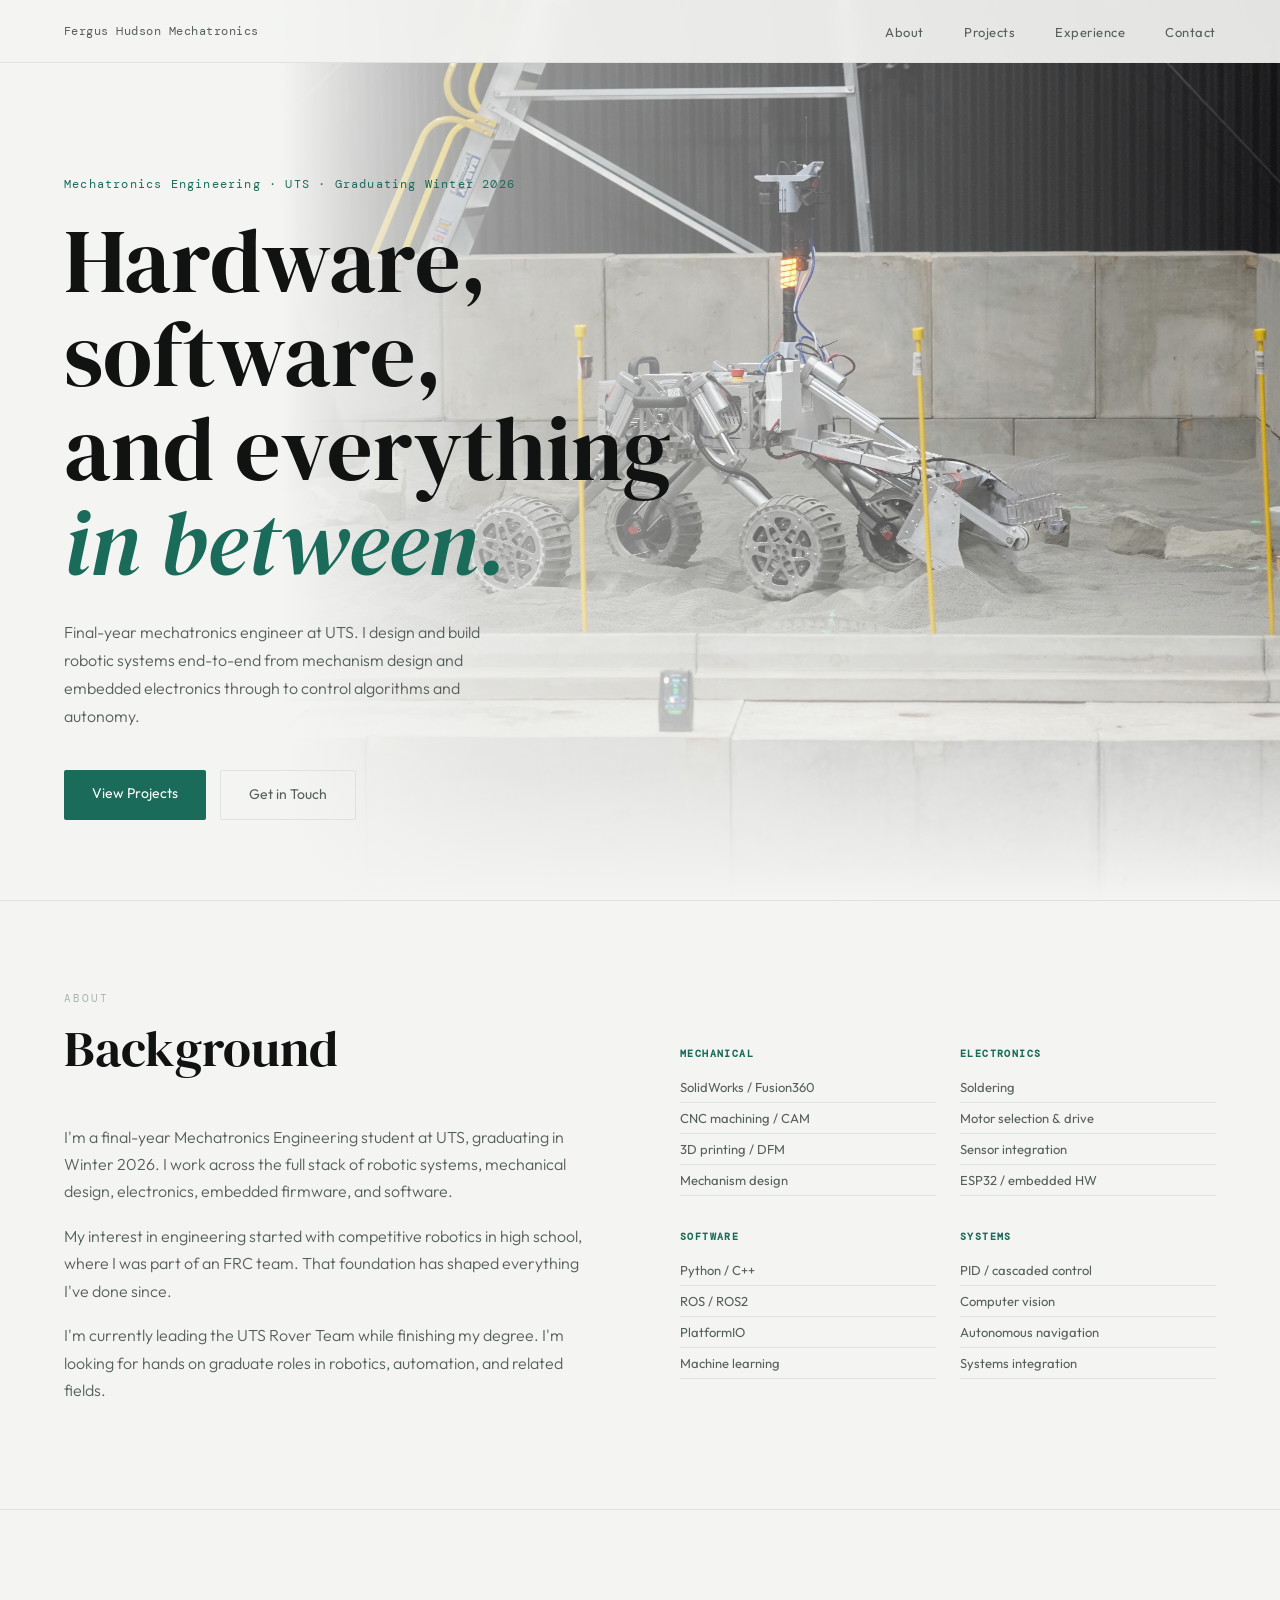
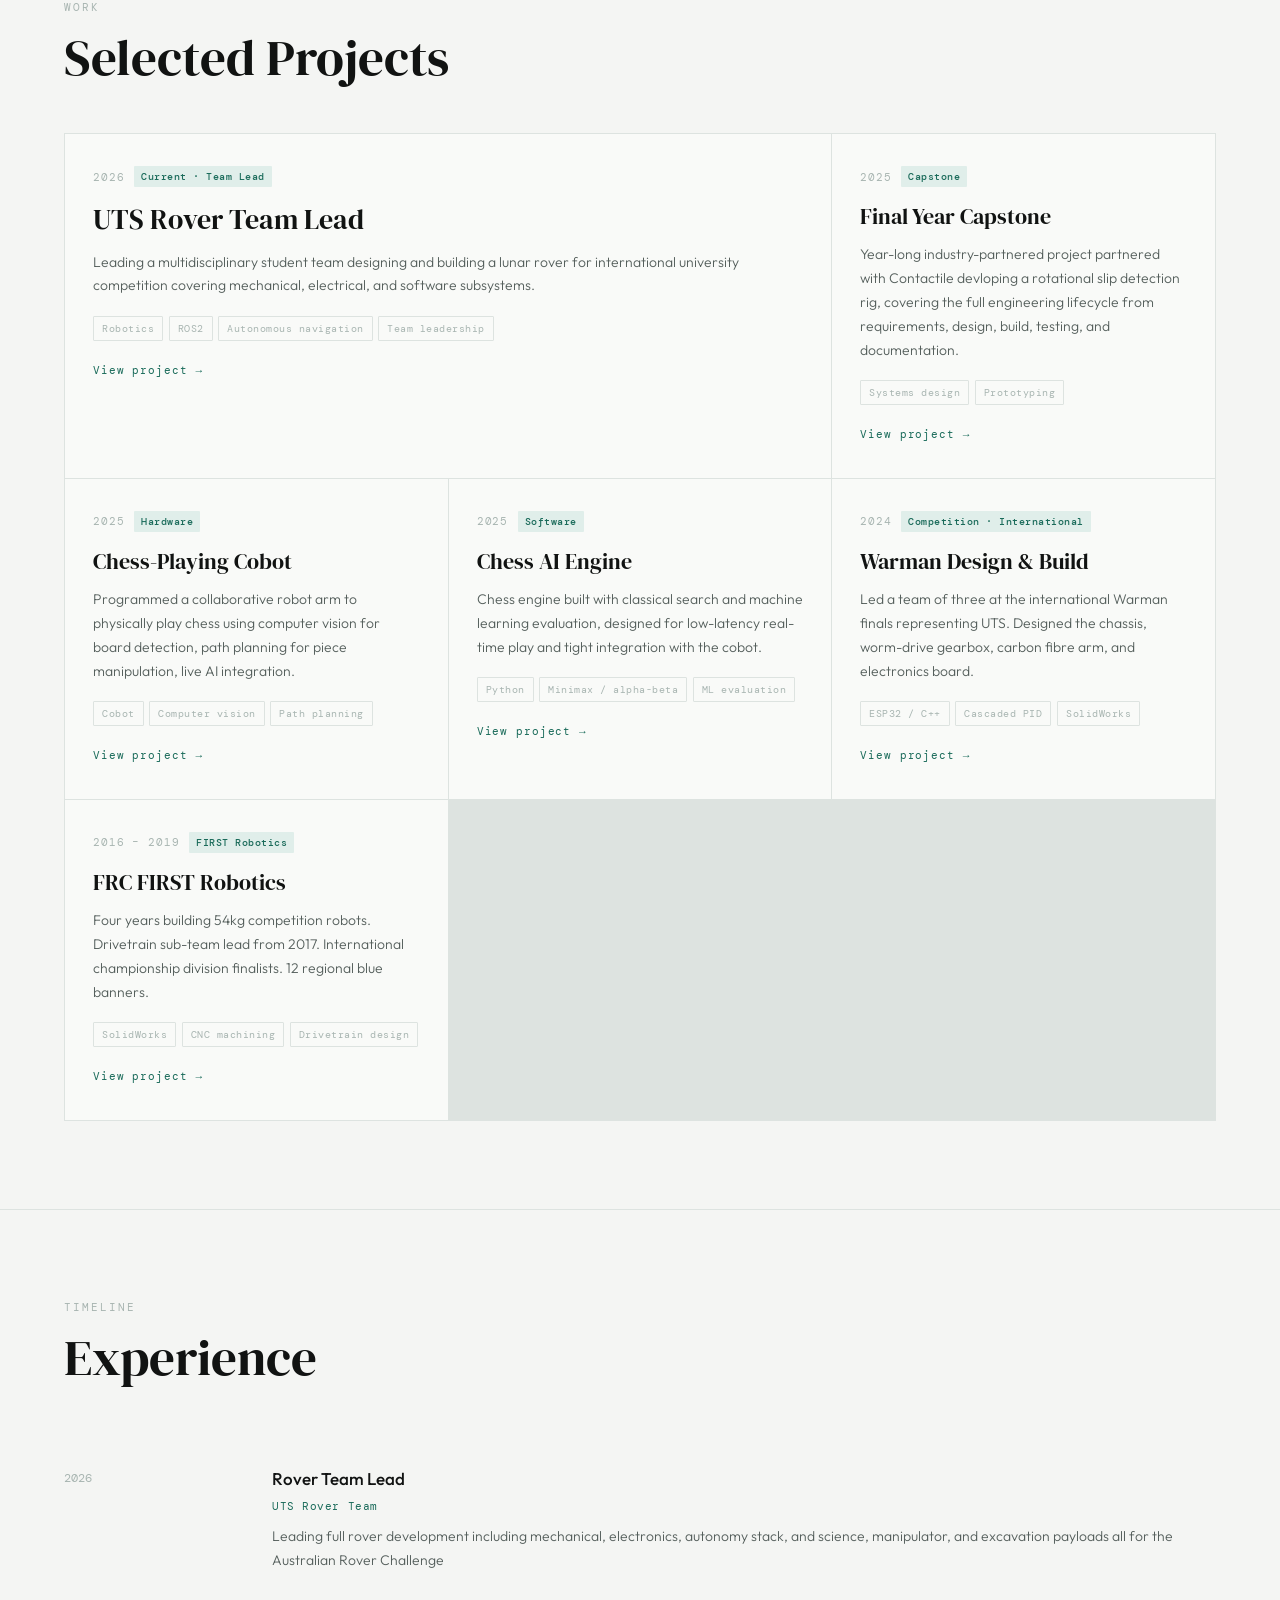
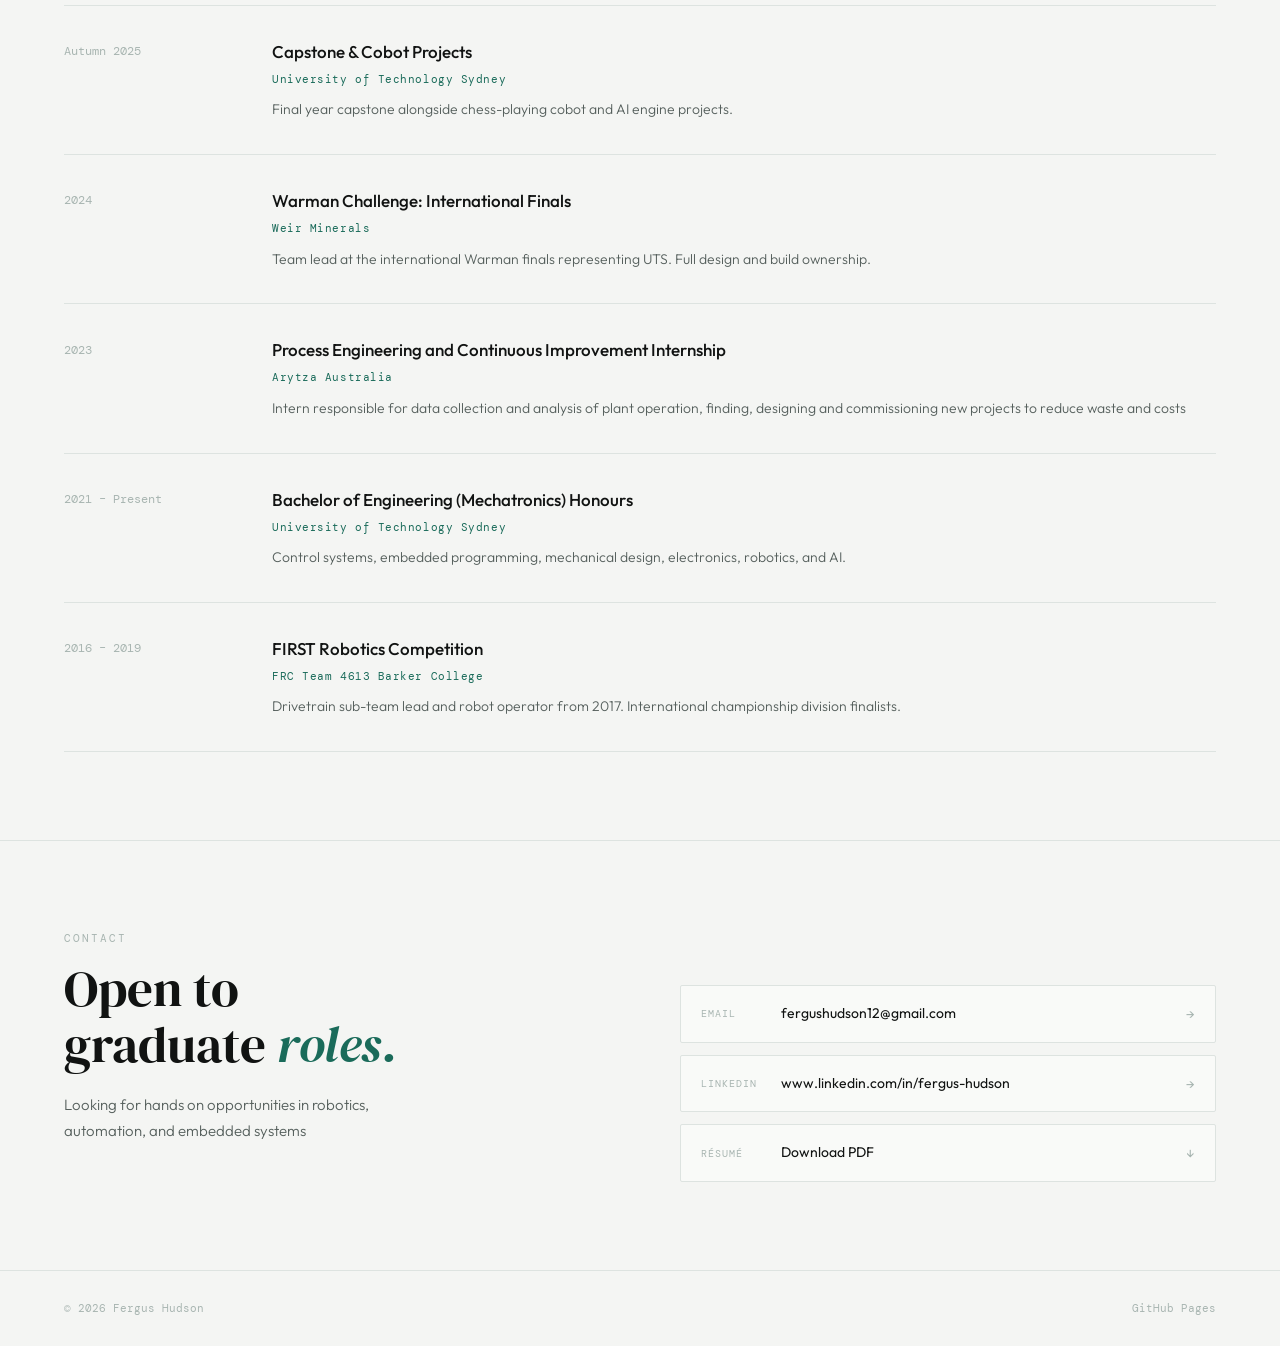
==== index.html @ ef6380a0 "Add hero background photo to index and improve image visibility on rover page - Add herophoto3.JPG a" ====
<!DOCTYPE html>
<html lang="en">
<head>
<meta charset="UTF-8">
<meta name="viewport" content="width=device-width, initial-scale=1.0">
<title>Fergus Hudson: Mechatronics Engineer</title>
<link rel="preconnect" href="https://fonts.googleapis.com">
<link rel="preconnect" href="https://fonts.gstatic.com" crossorigin>
<link href="https://fonts.googleapis.com/css2?family=DM+Serif+Display:ital@0;1&family=DM+Mono:wght@400;500&family=Outfit:wght@300;400;500&display=swap" rel="stylesheet">
<link rel="stylesheet" href="style.css">
<link rel="icon" href="favicon.ico" type="image/x-icon">
<style>
  /* Hero background photo */
  .hero {
    position: relative;
    overflow: hidden;
  }
  .hero-bg {
    position: absolute;
    inset: 0;
    background-image: url('herophoto3.JPG');
    background-size: cover;
    background-position: right center;
    z-index: 0;
  }
  /* Fade: solid page colour on the left (text area), less fade on the right so the photo shows through more */
  .hero-bg::after {
    content: '';
    position: absolute;
    inset: 0;
    background: linear-gradient(
      to right,
      #f4f5f3 22%,
      rgba(244, 245, 243, 0.60) 38%,
      rgba(244, 245, 243, 0.05) 100%
    );
  }
  /* Fade the bottom edge into the page */
  .hero-bg::before {
    content: '';
    position: absolute;
    inset: 0;
    background: linear-gradient(
      to bottom,
      transparent 60%,
      #f4f5f3 100%
    );
    z-index: 1;
  }
  /* All hero content sits above the background */
  .hero > *:not(.hero-bg) {
    position: relative;
    z-index: 2;
  }
  @media (max-width: 640px) {
    .hero-bg::after {
      background: linear-gradient(
        to bottom,
        rgba(244, 245, 243, 0.3) 0%,
        #f4f5f3 70%
      );
    }
  }
</style>
</head>
<body>

<nav>
  <a href="index.html" class="nav-logo">Fergus Hudson Mechatronics</a>
  <ul class="nav-links">
    <li><a href="#about">About</a></li>
    <li><a href="#projects">Projects</a></li>
    <li><a href="#experience">Experience</a></li>
    <li><a href="#contact">Contact</a></li>
  </ul>
</nav>

<section class="hero" id="home">
  <div class="hero-bg"></div>
  <div class="hero-tag">Mechatronics Engineering · UTS · Graduating Winter 2026</div>
  <h1>Hardware, software,<br>and everything<br><em>in between.</em></h1>
  <p class="hero-sub">Final-year mechatronics engineer at UTS. I design and build robotic systems end-to-end from mechanism design and embedded electronics through to control algorithms and autonomy.</p>
  <div class="hero-actions">
    <a href="#projects" class="btn-primary">View Projects</a>
    <a href="#contact" class="btn-secondary">Get in Touch</a>
  </div>
</section>

<section id="about">
  <div class="about-left">
    <div class="section-label">About</div>
    <h2 class="section-title">Background</h2>
    <div class="about-text">
      <p>I'm a final-year Mechatronics Engineering student at UTS, graduating in Winter 2026. I work across the full stack of robotic systems, mechanical design, electronics, embedded firmware, and software.</p>
      <p>My interest in engineering started with competitive robotics in high school, where I was part of an FRC team. That foundation has shaped everything I've done since.</p>
      <p>I'm currently leading the UTS Rover Team while finishing my degree. I'm looking for hands on graduate roles in robotics, automation, and related fields.</p>
    </div>
  </div>
  <div class="about-right reveal">
    <div class="skills-grid">
      <div class="skill-category">
        <h4>Mechanical</h4>
        <ul>
          <li>SolidWorks / Fusion360</li>
          <li>CNC machining / CAM</li>
          <li>3D printing / DFM</li>
          <li>Mechanism design</li>
        </ul>
      </div>
      <div class="skill-category">
        <h4>Electronics</h4>
        <ul>
          <li>Soldering</li>
          <li>Motor selection &amp; drive</li>
          <li>Sensor integration</li>
          <li>ESP32 / embedded HW</li>
        </ul>
      </div>
      <div class="skill-category">
        <h4>Software</h4>
        <ul>
          <li>Python / C++</li>
          <li>ROS / ROS2</li>
          <li>PlatformIO</li>
          <li>Machine learning</li>
        </ul>
      </div>
      <div class="skill-category">
        <h4>Systems</h4>
        <ul>
          <li>PID / cascaded control</li>
          <li>Computer vision</li>
          <li>Autonomous navigation</li>
          <li>Systems integration</li>
        </ul>
      </div>
    </div>
  </div>
</section>

<section id="projects">
  <div class="section-label">Work</div>
  <h2 class="section-title">Selected Projects</h2>
  <div class="projects-grid">

    <a href="project-rover.html" class="project-card featured reveal">
      <div class="project-year"><span>2026</span><span class="tag">Current · Team Lead</span></div>
      <h3>UTS Rover Team Lead</h3>
      <p>Leading a multidisciplinary student team designing and building a lunar rover for international university competition covering mechanical, electrical, and software subsystems.</p>
      <div class="project-tags">
        <span class="project-tag">Robotics</span><span class="project-tag">ROS2</span>
        <span class="project-tag">Autonomous navigation</span><span class="project-tag">Team leadership</span>
      </div>
      <span class="card-cta">View project →</span>
    </a>

    <a href="project-capstone.html" class="project-card reveal">
      <div class="project-year"><span>2025</span><span class="tag">Capstone</span></div>
      <h3>Final Year Capstone</h3>
      <p>Year-long industry-partnered project partnered with Contactile devloping a rotational slip detection rig, covering the full engineering lifecycle from requirements, design, build, testing, and documentation.</p>
      <div class="project-tags">
        <span class="project-tag">Systems design</span><span class="project-tag">Prototyping</span>
      </div>
      <span class="card-cta">View project →</span>
    </a>

    <a href="project-cobot.html" class="project-card reveal">
      <div class="project-year"><span>2025</span><span class="tag">Hardware</span></div>
      <h3>Chess-Playing Cobot</h3>
      <p>Programmed a collaborative robot arm to physically play chess using computer vision for board detection, path planning for piece manipulation, live AI integration.</p>
      <div class="project-tags">
        <span class="project-tag">Cobot</span><span class="project-tag">Computer vision</span>
        <span class="project-tag">Path planning</span>
      </div>
      <span class="card-cta">View project →</span>
    </a>

    <a href="project-chess-ai.html" class="project-card reveal">
      <div class="project-year"><span>2025</span><span class="tag">Software</span></div>
      <h3>Chess AI Engine</h3>
      <p>Chess engine built with classical search and machine learning evaluation, designed for low-latency real-time play and tight integration with the cobot.</p>
      <div class="project-tags">
        <span class="project-tag">Python</span><span class="project-tag">Minimax / alpha-beta</span>
        <span class="project-tag">ML evaluation</span>
      </div>
      <span class="card-cta">View project →</span>
    </a>

    <a href="project-warman.html" class="project-card reveal">
      <div class="project-year"><span>2024</span><span class="tag">Competition · International</span></div>
      <h3>Warman Design &amp; Build</h3>
      <p>Led a team of three at the international Warman finals representing UTS. Designed the chassis, worm-drive gearbox, carbon fibre arm, and electronics board.</p>
      <div class="project-tags">
        <span class="project-tag">ESP32 / C++</span><span class="project-tag">Cascaded PID</span>
        <span class="project-tag">SolidWorks</span>
      </div>
      <span class="card-cta">View project →</span>
    </a>

    <a href="project-frc.html" class="project-card reveal">
      <div class="project-year"><span>2016 – 2019</span><span class="tag">FIRST Robotics</span></div>
      <h3>FRC FIRST Robotics</h3>
      <p>Four years building 54kg competition robots. Drivetrain sub-team lead from 2017. International championship division finalists. 12 regional blue banners.</p>
      <div class="project-tags">
        <span class="project-tag">SolidWorks</span><span class="project-tag">CNC machining</span>
        <span class="project-tag">Drivetrain design</span>
      </div>
      <span class="card-cta">View project →</span>
    </a>

  </div>
</section>

<section id="experience">
  <div class="section-label">Timeline</div>
  <h2 class="section-title">Experience</h2>
  <div class="timeline">
    <div class="timeline-item reveal">
      <div class="timeline-date">2026</div>
      <div class="timeline-content">
        <h3>Rover Team Lead</h3>
        <div class="org">UTS Rover Team</div>
        <p>Leading full rover development including mechanical, electronics, autonomy stack, and science, manipulator, and excavation payloads all for the Australian Rover Challenge</p>
      </div>
    </div>
    <div class="timeline-item reveal">
      <div class="timeline-date">Autumn 2025</div>
      <div class="timeline-content">
        <h3>Capstone &amp; Cobot Projects</h3>
        <div class="org">University of Technology Sydney</div>
        <p>Final year capstone alongside chess-playing cobot and AI engine projects.</p>
      </div>
    </div>
    <div class="timeline-item reveal">
      <div class="timeline-date">2024</div>
      <div class="timeline-content">
        <h3>Warman Challenge: International Finals</h3>
        <div class="org">Weir Minerals</div>
        <p>Team lead at the international Warman finals representing UTS. Full design and build ownership.</p>
      </div>
    </div>
    <div class="timeline-item reveal">
      <div class="timeline-date">2023</div>
      <div class="timeline-content">
        <h3>Process Engineering and Continuous Improvement Internship</h3>
        <div class="org">Arytza Australia</div>
        <p>Intern responsible for data collection and analysis of plant operation, finding, designing and commissioning new projects to reduce waste and costs</p>
      </div>
    </div>
    <div class="timeline-item reveal">
      <div class="timeline-date">2021 – Present</div>
      <div class="timeline-content">
        <h3>Bachelor of Engineering (Mechatronics) Honours</h3>
        <div class="org">University of Technology Sydney</div>
        <p>Control systems, embedded programming, mechanical design, electronics, robotics, and AI.</p>
      </div>
    </div>
    <div class="timeline-item reveal">
      <div class="timeline-date">2016 – 2019</div>
      <div class="timeline-content">
        <h3>FIRST Robotics Competition</h3>
        <div class="org">FRC Team 4613 Barker College</div>
        <p>Drivetrain sub-team lead and robot operator from 2017. International championship division finalists.</p>
      </div>
    </div>
  </div>
</section>

<section id="contact">
  <div class="contact-left">
    <div class="section-label">Contact</div>
    <div class="contact-title">Open to<br>graduate <em>roles.</em></div>
    <p>Looking for hands on opportunities in robotics, automation, and embedded systems</p>
  </div>
  <div class="contact-right reveal">
    <div class="contact-links">
      <a href="mailto:fergushudson12@gmail.com" class="contact-link">
        <span class="contact-link-label">Email</span>
        <span class="contact-link-value">fergushudson12@gmail.com</span>
        <span class="contact-link-arrow">→</span>
      </a>
      <a href="https://www.linkedin.com/in/fergus-hudson" class="contact-link" target="_blank">
        <span class="contact-link-label">LinkedIn</span>
        <span class="contact-link-value">www.linkedin.com/in/fergus-hudson</span>
        <span class="contact-link-arrow">→</span>
      </a>
      <a href="resume.pdf" class="contact-link" target="_blank">
        <span class="contact-link-label">Résumé</span>
        <span class="contact-link-value">Download PDF</span>
        <span class="contact-link-arrow">↓</span>
      </a>
    </div>
  </div>
</section>

<footer>
  <p>© 2026 Fergus Hudson</p>
  <p>GitHub Pages</p>
</footer>

<script>
  const reveals = document.querySelectorAll('.reveal');
  const observer = new IntersectionObserver((entries) => {
    entries.forEach((entry, i) => {
      if (entry.isIntersecting) {
        setTimeout(() => entry.target.classList.add('visible'), i * 60);
        observer.unobserve(entry.target);
      }
    });
  }, { threshold: 0.08 });
  reveals.forEach(el => observer.observe(el));
</script>
</body>
</html>
---- style.css ----
*, *::before, *::after { box-sizing: border-box; margin: 0; padding: 0; }

:root {
  --ink: #111312;
  --ink-muted: #555f5c;
  --ink-faint: #a8b5b1;
  --bg: #f4f5f3;
  --bg-card: #f9faf8;
  --accent: #1a6b5a;
  --accent-mid: #2d8c78;
  --accent-light: #e0eeea;
  --border: #dde3e0;
  --mono: 'DM Mono', monospace;
  --serif: 'DM Serif Display', serif;
  --sans: 'Outfit', sans-serif;
}

html { scroll-behavior: smooth; }

body {
  font-family: var(--sans);
  background: var(--bg);
  color: var(--ink);
  font-size: 16px;
  line-height: 1.7;
  overflow-x: hidden;
}

/* ── NAV ── */
nav {
  position: fixed; top: 0; left: 0; right: 0; z-index: 100;
  display: flex; justify-content: space-between; align-items: center;
  padding: 1.1rem 4rem;
  background: rgba(244, 245, 243, 0.93);
  backdrop-filter: blur(10px);
  border-bottom: 1px solid var(--border);
}
.nav-logo { font-family: var(--mono); font-size: 12px; color: var(--ink-muted); letter-spacing: 0.04em; text-decoration: none; }
.nav-links { display: flex; gap: 2.5rem; list-style: none; }
.nav-links a { font-size: 13px; font-weight: 400; letter-spacing: 0.04em; color: var(--ink-muted); text-decoration: none; transition: color 0.2s; }
.nav-links a:hover { color: var(--accent); }

/* ── BUTTONS ── */
.btn-primary {
  display: inline-block; padding: 0.75rem 1.75rem;
  background: var(--accent); color: #fff;
  font-size: 14px; font-weight: 400; text-decoration: none; border-radius: 2px;
  transition: background 0.2s;
}
.btn-primary:hover { background: var(--accent-mid); }

.btn-secondary {
  display: inline-block; padding: 0.75rem 1.75rem;
  border: 1px solid var(--border); color: var(--ink-muted);
  font-size: 14px; font-weight: 400; text-decoration: none; border-radius: 2px;
  transition: border-color 0.2s, color 0.2s;
}
.btn-secondary:hover { border-color: var(--accent); color: var(--accent); }

/* ── SHARED SECTION PARTS ── */
.section-label { font-family: var(--mono); font-size: 11px; color: var(--ink-faint); letter-spacing: 0.18em; text-transform: uppercase; margin-bottom: 0.75rem; }
.section-title { font-family: var(--serif); font-size: clamp(34px, 4vw, 54px); font-weight: 400; line-height: 1.1; margin-bottom: 3rem; }

/* ── FOOTER ── */
footer { padding: 1.75rem 4rem; border-top: 1px solid var(--border); display: flex; justify-content: space-between; align-items: center; }
footer p { font-family: var(--mono); font-size: 11px; color: var(--ink-faint); }

/* ── REVEAL ── */
.reveal { opacity: 0; transform: translateY(12px); transition: opacity 0.6s ease, transform 0.6s ease; }
.reveal.visible { opacity: 1; transform: translateY(0); }

@keyframes fadeUp {
  from { opacity: 0; transform: translateY(14px); }
  to   { opacity: 1; transform: translateY(0); }
}

/* ── INDEX: HERO ── */
.hero { min-height: 100vh; display: flex; flex-direction: column; justify-content: flex-end; padding: 0 4rem 5rem; }
.hero-tag { font-family: var(--mono); font-size: 12px; color: var(--accent); letter-spacing: 0.1em; margin-bottom: 1.25rem; opacity: 0; animation: fadeUp 0.7s ease 0.2s forwards; }
.hero h1 { font-family: var(--serif); font-size: clamp(44px, 7vw, 92px); line-height: 1.05; font-weight: 400; max-width: 16ch; opacity: 0; animation: fadeUp 0.8s ease 0.35s forwards; }
.hero h1 em { font-style: italic; color: var(--accent); }
.hero-sub { margin-top: 1.75rem; font-size: 16px; font-weight: 300; color: var(--ink-muted); max-width: 440px; line-height: 1.75; opacity: 0; animation: fadeUp 0.8s ease 0.5s forwards; }
.hero-actions { margin-top: 2.5rem; display: flex; gap: 0.875rem; opacity: 0; animation: fadeUp 0.8s ease 0.65s forwards; }

/* ── INDEX: ABOUT ── */
#about { display: grid; grid-template-columns: 1fr 1fr; gap: 5rem; align-items: start; border-top: 1px solid var(--border); padding: 5.5rem 4rem; }
.about-text p { font-size: 16px; font-weight: 300; color: var(--ink-muted); margin-bottom: 1.1rem; }
.skills-grid { display: grid; grid-template-columns: 1fr 1fr; gap: 2rem 1.5rem; padding-top: 3.5rem; }
.skill-category h4 { font-family: var(--mono); font-size: 10px; letter-spacing: 0.14em; text-transform: uppercase; color: var(--accent); margin-bottom: 0.6rem; }
.skill-category ul { list-style: none; }
.skill-category li { font-size: 13px; color: var(--ink-muted); padding: 0.25rem 0; border-bottom: 1px solid var(--border); }

/* ── INDEX: PROJECTS GRID ── */
#projects { border-top: 1px solid var(--border); padding: 5.5rem 4rem; }
.projects-grid { display: grid; grid-template-columns: repeat(3, 1fr); gap: 1px; background: var(--border); border: 1px solid var(--border); }
.project-card { background: var(--bg-card); padding: 2rem 1.75rem; transition: background 0.2s; text-decoration: none; color: inherit; display: block; cursor: pointer; }
.project-card:hover { background: #fff; }
.project-card.featured { grid-column: span 2; }
.project-year { font-family: var(--mono); font-size: 11px; color: var(--ink-faint); letter-spacing: 0.08em; margin-bottom: 1rem; display: flex; align-items: center; gap: 0.6rem; }
.project-year .tag { background: var(--accent-light); color: var(--accent); font-size: 10px; padding: 2px 7px; border-radius: 1px; font-weight: 500; letter-spacing: 0.05em; }
.project-card h3 { font-family: var(--serif); font-size: 22px; font-weight: 400; line-height: 1.2; margin-bottom: 0.85rem; }
.project-card.featured h3 { font-size: 28px; }
.project-card p { font-size: 14px; font-weight: 300; color: var(--ink-muted); line-height: 1.7; margin-bottom: 1.1rem; }
.project-tags { display: flex; flex-wrap: wrap; gap: 0.35rem; }
.project-tag { font-family: var(--mono); font-size: 10px; letter-spacing: 0.05em; padding: 3px 8px; border: 1px solid var(--border); color: var(--ink-faint); border-radius: 1px; }
.card-cta { display: inline-block; margin-top: 1.25rem; font-family: var(--mono); font-size: 11px; color: var(--accent); letter-spacing: 0.08em; }

/* ── INDEX: TIMELINE ── */
#experience { border-top: 1px solid var(--border); padding: 5.5rem 4rem; }
.timeline-item { display: grid; grid-template-columns: 160px 1fr; gap: 3rem; padding: 2rem 0; border-bottom: 1px solid var(--border); align-items: start; }
.timeline-date { font-family: var(--mono); font-size: 12px; color: var(--ink-faint); padding-top: 0.2rem; }
.timeline-content h3 { font-size: 17px; font-weight: 500; margin-bottom: 0.2rem; }
.timeline-content .org { font-family: var(--mono); font-size: 11px; color: var(--accent); letter-spacing: 0.05em; margin-bottom: 0.6rem; }
.timeline-content p { font-size: 14px; font-weight: 300; color: var(--ink-muted); line-height: 1.7; }

/* ── INDEX: CONTACT ── */
#contact { border-top: 1px solid var(--border); padding: 5.5rem 4rem; display: grid; grid-template-columns: 1fr 1fr; gap: 5rem; align-items: start; }
.contact-title { font-family: var(--serif); font-size: clamp(34px, 4vw, 54px); font-weight: 400; line-height: 1.1; margin-bottom: 1.25rem; }
.contact-title em { font-style: italic; color: var(--accent); }
.contact-left p { font-size: 15px; font-weight: 300; color: var(--ink-muted); max-width: 380px; }
.contact-links { display: flex; flex-direction: column; gap: 0.75rem; padding-top: 3.5rem; }
.contact-link { display: flex; align-items: center; gap: 1rem; padding: 1rem 1.25rem; border: 1px solid var(--border); border-radius: 2px; text-decoration: none; color: var(--ink); background: var(--bg-card); transition: border-color 0.2s; }
.contact-link:hover { border-color: var(--accent-mid); }
.contact-link-label { font-family: var(--mono); font-size: 10px; color: var(--ink-faint); letter-spacing: 0.1em; text-transform: uppercase; width: 64px; flex-shrink: 0; }
.contact-link-value { font-size: 14px; flex: 1; }
.contact-link-arrow { font-size: 13px; color: var(--ink-faint); }

/* ── PROJECT PAGE ── */
.project-hero { padding: 9rem 4rem 4rem; border-bottom: 1px solid var(--border); max-width: 1200px; margin: 0 auto; }
.back-link { font-family: var(--mono); font-size: 12px; color: var(--ink-faint); text-decoration: none; letter-spacing: 0.06em; display: inline-flex; align-items: center; gap: 0.4rem; margin-bottom: 2.5rem; transition: color 0.2s; }
.back-link:hover { color: var(--accent); }
.project-hero-meta { display: flex; align-items: center; gap: 0.75rem; margin-bottom: 1.25rem; }
.project-hero-year { font-family: var(--mono); font-size: 12px; color: var(--ink-faint); }
.project-hero-tag { background: var(--accent-light); color: var(--accent); font-family: var(--mono); font-size: 10px; padding: 3px 9px; border-radius: 1px; font-weight: 500; letter-spacing: 0.06em; }
.project-hero h1 { font-family: var(--serif); font-size: clamp(38px, 5vw, 72px); font-weight: 400; line-height: 1.05; max-width: 18ch; margin-bottom: 1.5rem; }
.project-hero-summary { font-size: 17px; font-weight: 300; color: var(--ink-muted); max-width: 640px; line-height: 1.8; margin-bottom: 2rem; }
.project-hero-tags { display: flex; flex-wrap: wrap; gap: 0.4rem; margin-bottom: 2rem; }
.project-hero-actions { display: flex; gap: 0.875rem; flex-wrap: wrap; }

.project-body { padding: 4rem 4rem; max-width: 1200px; margin: 0 auto; }

/* image layouts */
.img-full { width: 100%; border-radius: 3px; border: 1px solid var(--border); display: block; margin-bottom: 0.5rem; }
.img-caption { font-family: var(--mono); font-size: 11px; color: var(--ink-faint); letter-spacing: 0.05em; margin-bottom: 2.5rem; }
.img-grid-2 { display: grid; grid-template-columns: 1fr 1fr; gap: 1rem; margin-bottom: 0.5rem; }
.img-grid-2 img { width: 100%; border-radius: 3px; border: 1px solid var(--border); display: block; }
.img-grid-3 { display: grid; grid-template-columns: 1fr 1fr 1fr; gap: 1rem; margin-bottom: 0.5rem; }
.img-grid-3 img { width: 100%; border-radius: 3px; border: 1px solid var(--border); display: block; }

/* placeholder image box */
.img-placeholder {
  width: 100%; background: var(--bg-card); border: 1px dashed var(--border);
  border-radius: 3px; display: flex; flex-direction: column; align-items: center;
  justify-content: center; gap: 0.5rem; color: var(--ink-faint);
  font-family: var(--mono); font-size: 11px; letter-spacing: 0.06em;
  text-align: center; padding: 3rem 1rem;
}
.img-placeholder svg { opacity: 0.35; }

/* content blocks */
.project-section { margin-bottom: 3.5rem; }
.project-section h2 { font-family: var(--serif); font-size: 28px; font-weight: 400; margin-bottom: 1rem; }
.project-section p { font-size: 15px; font-weight: 300; color: var(--ink-muted); line-height: 1.8; margin-bottom: 0.9rem; max-width: 72ch; }
.project-section ul { list-style: none; margin-bottom: 0.9rem; display: flex; flex-direction: column; gap: 0.4rem; }
.project-section li { font-size: 15px; font-weight: 300; color: var(--ink-muted); padding-left: 1.25rem; position: relative; line-height: 1.7; }
.project-section li::before { content: '—'; position: absolute; left: 0; color: var(--ink-faint); font-size: 11px; top: 0.3rem; }

.specs-grid { display: grid; grid-template-columns: repeat(auto-fill, minmax(200px, 1fr)); gap: 1px; background: var(--border); border: 1px solid var(--border); margin-bottom: 2rem; }
.spec-item { background: var(--bg-card); padding: 1.25rem 1.5rem; }
.spec-label { font-family: var(--mono); font-size: 10px; color: var(--ink-faint); letter-spacing: 0.12em; text-transform: uppercase; margin-bottom: 0.35rem; }
.spec-value { font-size: 15px; font-weight: 500; color: var(--ink); }

.divider { border: none; border-top: 1px solid var(--border); margin: 3rem 0; }

/* ── RESPONSIVE ── */
@media (max-width: 960px) {
  nav { padding: 1rem 2rem; }
  #about, #contact { grid-template-columns: 1fr; gap: 3rem; padding: 4rem 2rem; }
  #projects, #experience { padding: 4rem 2rem; }
  .projects-grid { grid-template-columns: 1fr 1fr; }
  .project-card.featured { grid-column: span 2; }
  footer { padding: 1.5rem 2rem; }
  .skills-grid { padding-top: 0; }
  .project-hero { padding: 8rem 2rem 3rem; }
  .project-body { padding: 3rem 2rem; }
  .img-grid-3 { grid-template-columns: 1fr 1fr; }
}
@media (max-width: 640px) {
  nav { padding: 1rem 1.5rem; }
  .nav-links { display: none; }
  .hero { padding: 0 1.5rem 3.5rem; }
  #about, #projects, #experience, #contact { padding: 3.5rem 1.5rem; }
  .projects-grid { grid-template-columns: 1fr; }
  .project-card.featured { grid-column: span 1; }
  .timeline-item { grid-template-columns: 1fr; gap: 0.4rem; }
  footer { flex-direction: column; gap: 0.4rem; text-align: center; padding: 1.5rem; }
  .img-grid-2, .img-grid-3 { grid-template-columns: 1fr; }
  .specs-grid { grid-template-columns: 1fr 1fr; }
  .project-hero { padding: 7rem 1.5rem 2.5rem; }
  .project-body { padding: 2.5rem 1.5rem; }
}
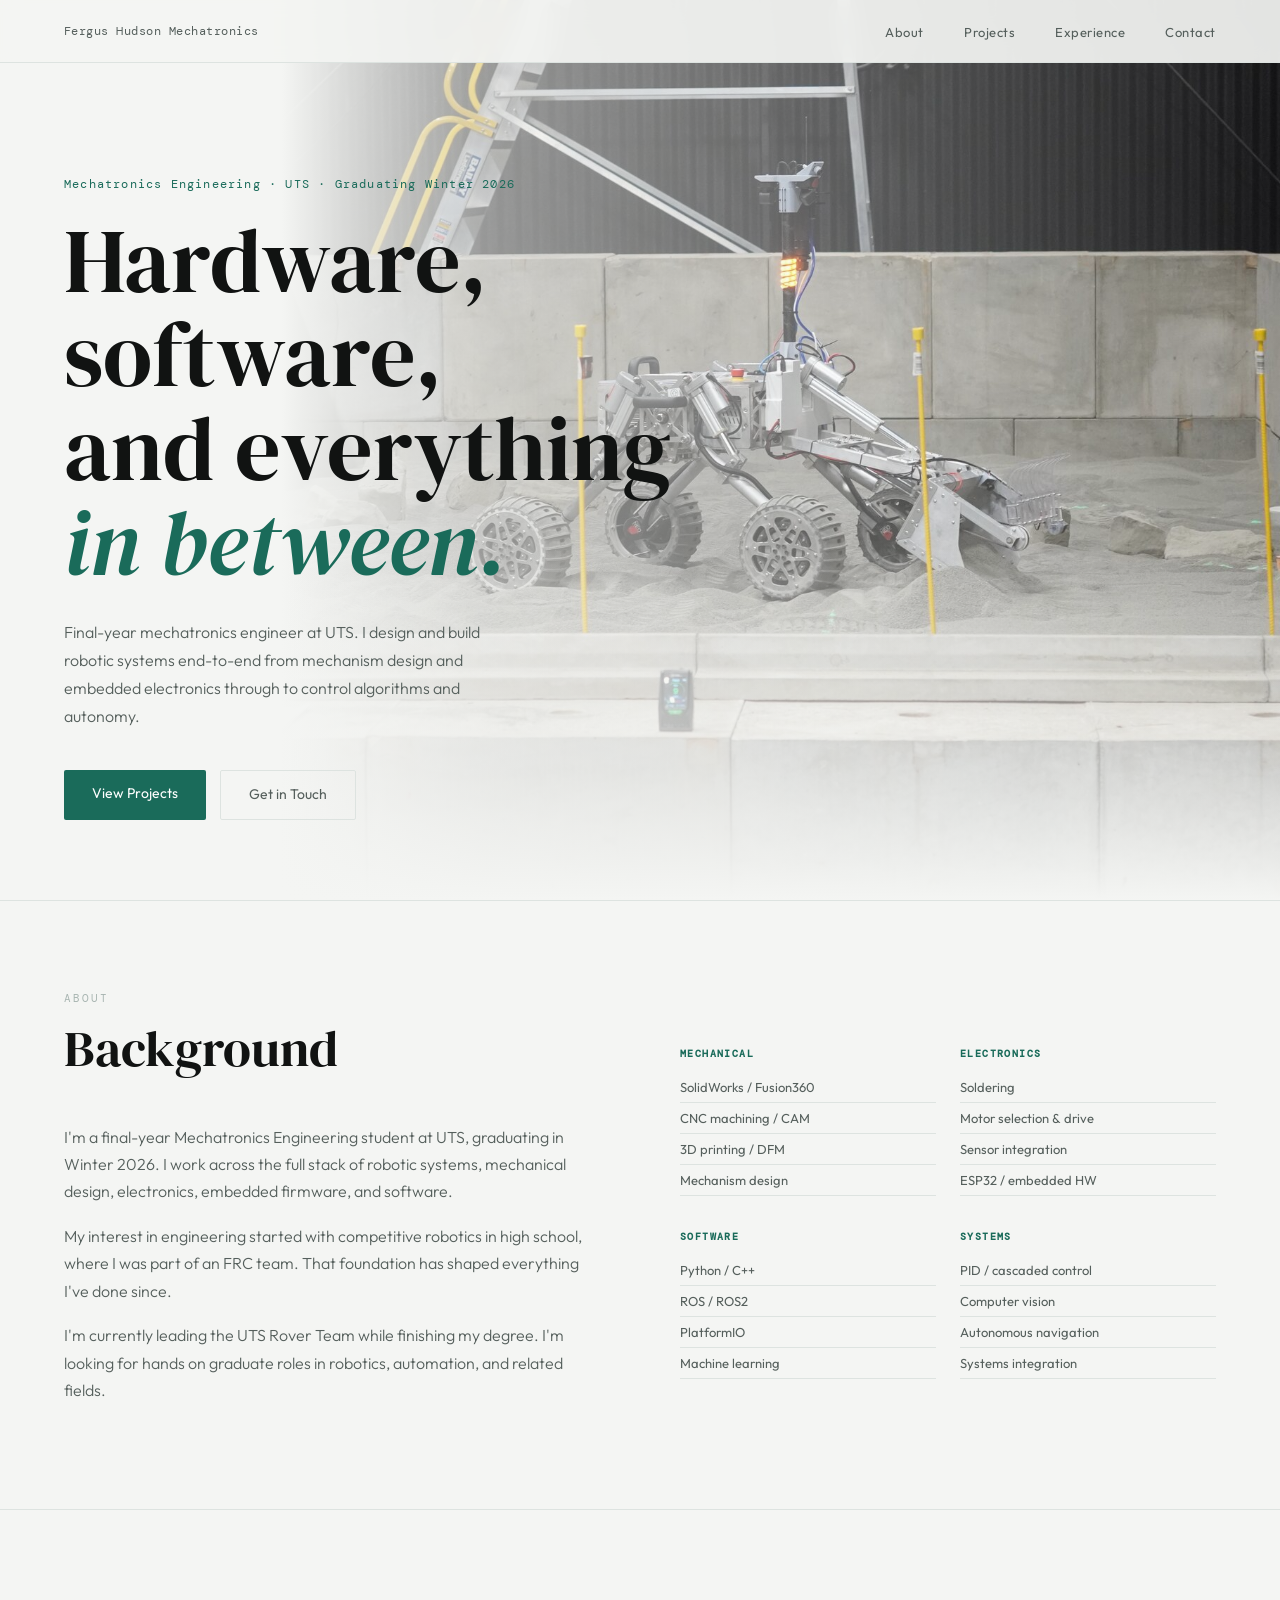
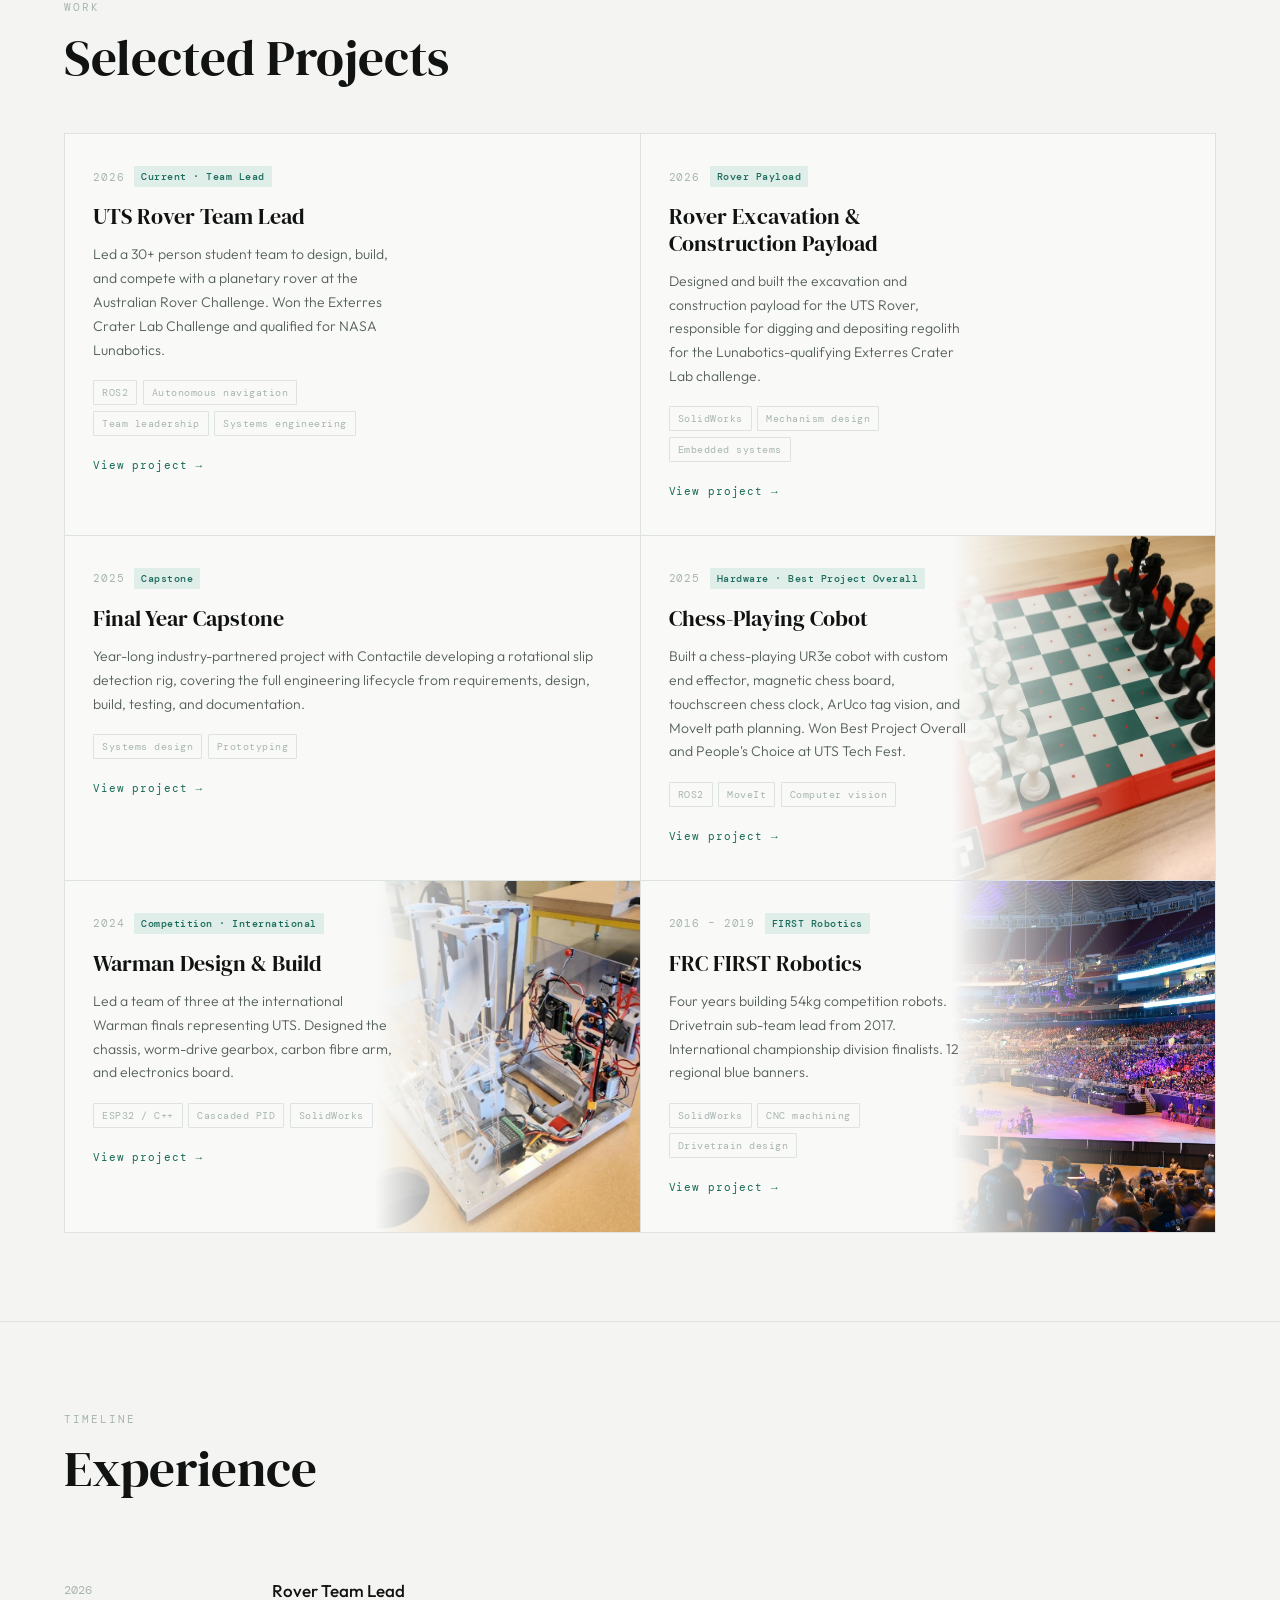
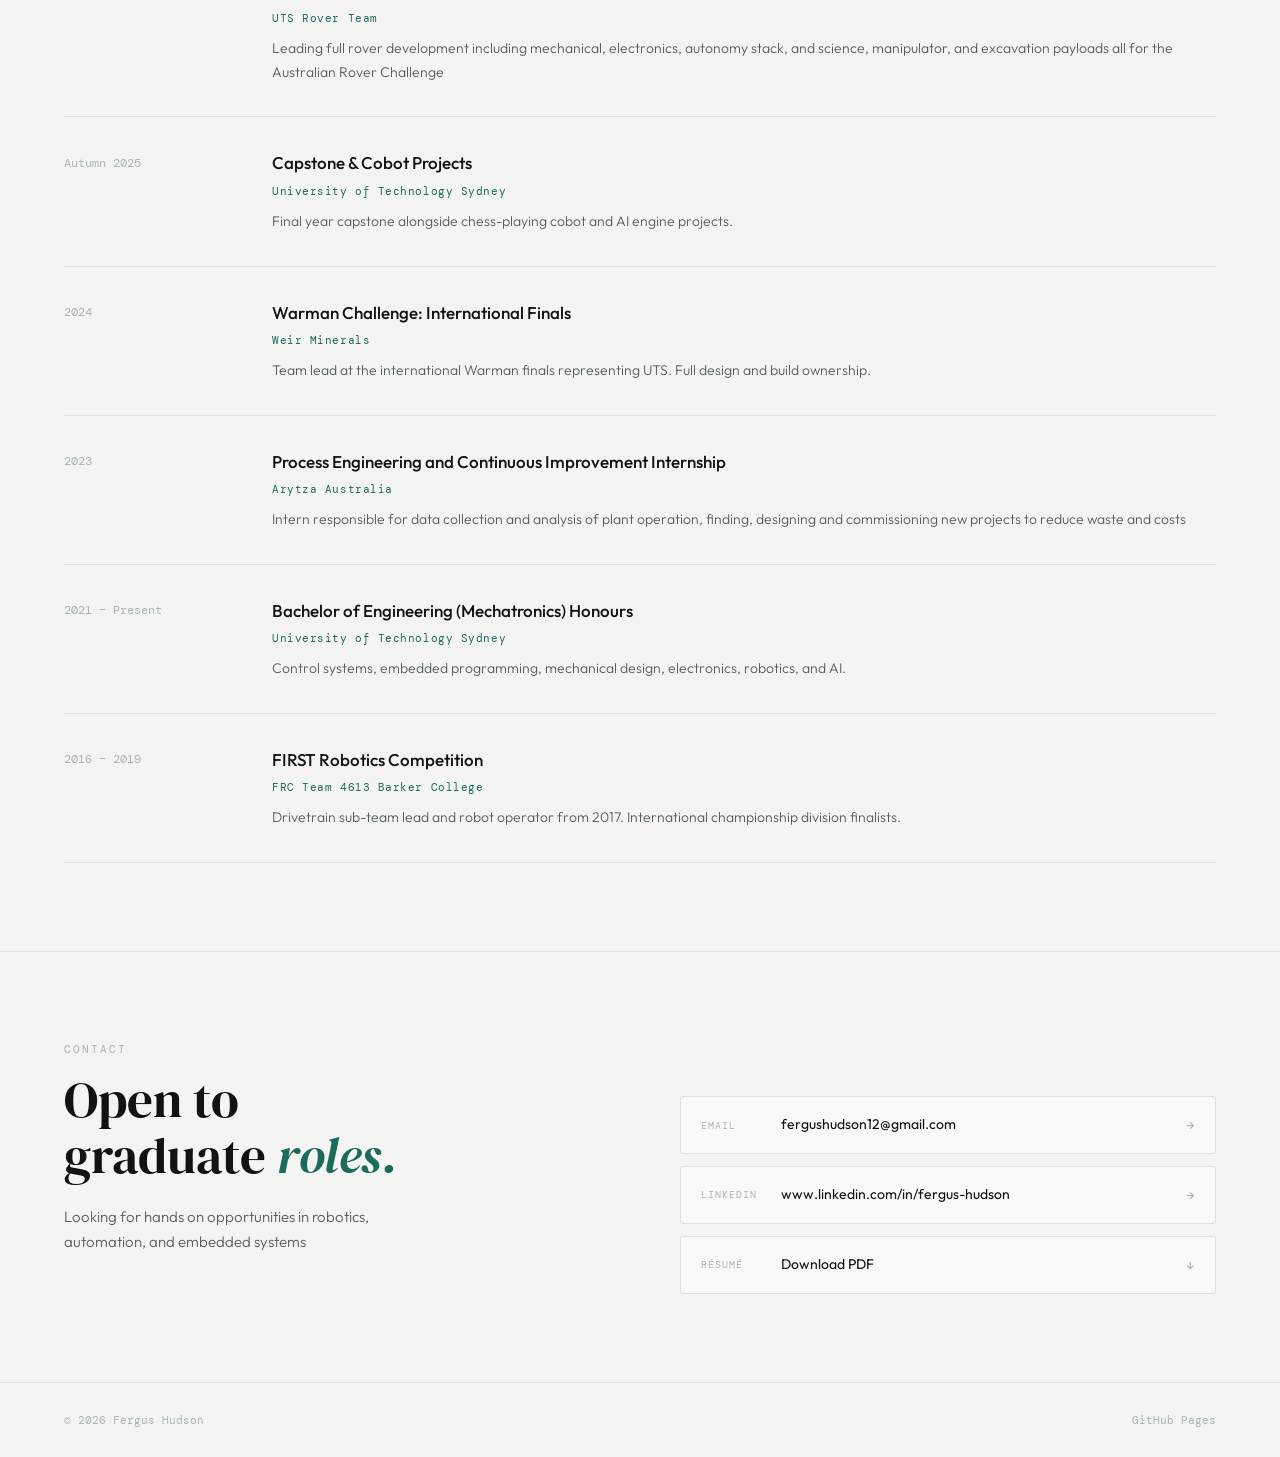
==== commit 2094c19b: "Redesign project cards to 2-col grid with hero images; add excavation project; remove Chess AI" ====
--- a/index.html
+++ b/index.html
@@ -61,6 +61,57 @@
       );
     }
   }
+
+  /* ── 2-column projects grid with right-side hero images ── */
+  .projects-grid {
+    grid-template-columns: repeat(2, 1fr);
+  }
+  .project-card.featured {
+    grid-column: span 1;
+  }
+  .project-card.featured h3 {
+    font-size: 22px;
+  }
+  .project-card {
+    position: relative;
+    overflow: hidden;
+    min-height: 210px;
+    --card-bg: #f9faf8;
+  }
+  .project-card:hover {
+    --card-bg: #fff;
+  }
+  .card-content {
+    position: relative;
+    z-index: 1;
+  }
+  .project-card.has-img .card-content {
+    max-width: 58%;
+  }
+  .card-hero-img {
+    position: absolute;
+    right: 0;
+    top: 0;
+    bottom: 0;
+    width: 46%;
+    background-size: cover;
+    background-position: center;
+    z-index: 0;
+  }
+  .card-hero-img::before {
+    content: '';
+    position: absolute;
+    inset: 0;
+    background: linear-gradient(to right, var(--card-bg) 0%, transparent 68%);
+  }
+  @media (max-width: 960px) {
+    .projects-grid { grid-template-columns: repeat(2, 1fr); }
+  }
+  @media (max-width: 640px) {
+    .projects-grid { grid-template-columns: 1fr; }
+    .project-card.has-img .card-content { max-width: 100%; }
+    .card-hero-img { display: none; }
+  }
 </style>
 </head>
 <body>
@@ -143,69 +194,86 @@
   <h2 class="section-title">Selected Projects</h2>
   <div class="projects-grid">
 
-    <a href="project-rover.html" class="project-card featured reveal">
-      <div class="project-year"><span>2026</span><span class="tag">Current · Team Lead</span></div>
-      <h3>UTS Rover Team Lead</h3>
-      <p>Leading a multidisciplinary student team designing and building a lunar rover for international university competition covering mechanical, electrical, and software subsystems.</p>
-      <div class="project-tags">
-        <span class="project-tag">Robotics</span><span class="project-tag">ROS2</span>
-        <span class="project-tag">Autonomous navigation</span><span class="project-tag">Team leadership</span>
-      </div>
-      <span class="card-cta">View project →</span>
+    <a href="project-rover.html" class="project-card has-img reveal">
+      <div class="card-content">
+        <div class="project-year"><span>2026</span><span class="tag">Current · Team Lead</span></div>
+        <h3>UTS Rover Team Lead</h3>
+        <p>Led a 30+ person student team to design, build, and compete with a planetary rover at the Australian Rover Challenge. Won the Exterres Crater Lab Challenge and qualified for NASA Lunabotics.</p>
+        <div class="project-tags">
+          <span class="project-tag">ROS2</span><span class="project-tag">Autonomous navigation</span>
+          <span class="project-tag">Team leadership</span><span class="project-tag">Systems engineering</span>
+        </div>
+        <span class="card-cta">View project →</span>
+      </div>
+      <div class="card-hero-img" style="background-image: url('teamphoto.JPG'); background-position: center 20%;"></div>
+    </a>
+
+    <a href="project-excavation.html" class="project-card has-img reveal">
+      <div class="card-content">
+        <div class="project-year"><span>2026</span><span class="tag">Rover Payload</span></div>
+        <h3>Rover Excavation &amp; Construction Payload</h3>
+        <p>Designed and built the excavation and construction payload for the UTS Rover, responsible for digging and depositing regolith for the Lunabotics-qualifying Exterres Crater Lab challenge.</p>
+        <div class="project-tags">
+          <span class="project-tag">SolidWorks</span><span class="project-tag">Mechanism design</span>
+          <span class="project-tag">Embedded systems</span>
+        </div>
+        <span class="card-cta">View project →</span>
+      </div>
+      <div class="card-hero-img" style="background-image: url('roverwithmanip.JPG');"></div>
     </a>
 
     <a href="project-capstone.html" class="project-card reveal">
-      <div class="project-year"><span>2025</span><span class="tag">Capstone</span></div>
-      <h3>Final Year Capstone</h3>
-      <p>Year-long industry-partnered project partnered with Contactile devloping a rotational slip detection rig, covering the full engineering lifecycle from requirements, design, build, testing, and documentation.</p>
-      <div class="project-tags">
-        <span class="project-tag">Systems design</span><span class="project-tag">Prototyping</span>
-      </div>
-      <span class="card-cta">View project →</span>
-    </a>
-
-    <a href="project-cobot.html" class="project-card reveal">
-      <div class="project-year"><span>2025</span><span class="tag">Hardware</span></div>
-      <h3>Chess-Playing Cobot</h3>
-      <p>Programmed a collaborative robot arm to physically play chess using computer vision for board detection, path planning for piece manipulation, live AI integration.</p>
-      <div class="project-tags">
-        <span class="project-tag">Cobot</span><span class="project-tag">Computer vision</span>
-        <span class="project-tag">Path planning</span>
-      </div>
-      <span class="card-cta">View project →</span>
-    </a>
-
-    <a href="project-chess-ai.html" class="project-card reveal">
-      <div class="project-year"><span>2025</span><span class="tag">Software</span></div>
-      <h3>Chess AI Engine</h3>
-      <p>Chess engine built with classical search and machine learning evaluation, designed for low-latency real-time play and tight integration with the cobot.</p>
-      <div class="project-tags">
-        <span class="project-tag">Python</span><span class="project-tag">Minimax / alpha-beta</span>
-        <span class="project-tag">ML evaluation</span>
-      </div>
-      <span class="card-cta">View project →</span>
-    </a>
-
-    <a href="project-warman.html" class="project-card reveal">
-      <div class="project-year"><span>2024</span><span class="tag">Competition · International</span></div>
-      <h3>Warman Design &amp; Build</h3>
-      <p>Led a team of three at the international Warman finals representing UTS. Designed the chassis, worm-drive gearbox, carbon fibre arm, and electronics board.</p>
-      <div class="project-tags">
-        <span class="project-tag">ESP32 / C++</span><span class="project-tag">Cascaded PID</span>
-        <span class="project-tag">SolidWorks</span>
-      </div>
-      <span class="card-cta">View project →</span>
-    </a>
-
-    <a href="project-frc.html" class="project-card reveal">
-      <div class="project-year"><span>2016 – 2019</span><span class="tag">FIRST Robotics</span></div>
-      <h3>FRC FIRST Robotics</h3>
-      <p>Four years building 54kg competition robots. Drivetrain sub-team lead from 2017. International championship division finalists. 12 regional blue banners.</p>
-      <div class="project-tags">
-        <span class="project-tag">SolidWorks</span><span class="project-tag">CNC machining</span>
-        <span class="project-tag">Drivetrain design</span>
-      </div>
-      <span class="card-cta">View project →</span>
+      <div class="card-content">
+        <div class="project-year"><span>2025</span><span class="tag">Capstone</span></div>
+        <h3>Final Year Capstone</h3>
+        <p>Year-long industry-partnered project with Contactile developing a rotational slip detection rig, covering the full engineering lifecycle from requirements, design, build, testing, and documentation.</p>
+        <div class="project-tags">
+          <span class="project-tag">Systems design</span><span class="project-tag">Prototyping</span>
+        </div>
+        <span class="card-cta">View project →</span>
+      </div>
+    </a>
+
+    <a href="project-cobot.html" class="project-card has-img reveal">
+      <div class="card-content">
+        <div class="project-year"><span>2025</span><span class="tag">Hardware · Best Project Overall</span></div>
+        <h3>Chess-Playing Cobot</h3>
+        <p>Built a chess-playing UR3e cobot with custom end effector, magnetic chess board, touchscreen chess clock, ArUco tag vision, and MoveIt path planning. Won Best Project Overall and People's Choice at UTS Tech Fest.</p>
+        <div class="project-tags">
+          <span class="project-tag">ROS2</span><span class="project-tag">MoveIt</span>
+          <span class="project-tag">Computer vision</span>
+        </div>
+        <span class="card-cta">View project →</span>
+      </div>
+      <div class="card-hero-img" style="background-image: url('WhatsApp Image 2026-04-14 at 1.13.49 AM.jpeg');"></div>
+    </a>
+
+    <a href="project-warman.html" class="project-card has-img reveal">
+      <div class="card-content">
+        <div class="project-year"><span>2024</span><span class="tag">Competition · International</span></div>
+        <h3>Warman Design &amp; Build</h3>
+        <p>Led a team of three at the international Warman finals representing UTS. Designed the chassis, worm-drive gearbox, carbon fibre arm, and electronics board.</p>
+        <div class="project-tags">
+          <span class="project-tag">ESP32 / C++</span><span class="project-tag">Cascaded PID</span>
+          <span class="project-tag">SolidWorks</span>
+        </div>
+        <span class="card-cta">View project →</span>
+      </div>
+      <div class="card-hero-img" style="background-image: url('WARMAN1.jpg'); background-position: center top;"></div>
+    </a>
+
+    <a href="project-frc.html" class="project-card has-img reveal">
+      <div class="card-content">
+        <div class="project-year"><span>2016 – 2019</span><span class="tag">FIRST Robotics</span></div>
+        <h3>FRC FIRST Robotics</h3>
+        <p>Four years building 54kg competition robots. Drivetrain sub-team lead from 2017. International championship division finalists. 12 regional blue banners.</p>
+        <div class="project-tags">
+          <span class="project-tag">SolidWorks</span><span class="project-tag">CNC machining</span>
+          <span class="project-tag">Drivetrain design</span>
+        </div>
+        <span class="card-cta">View project →</span>
+      </div>
+      <div class="card-hero-img" style="background-image: url('2017FRCChamps.jpg'); background-position: center 30%;"></div>
     </a>
 
   </div>
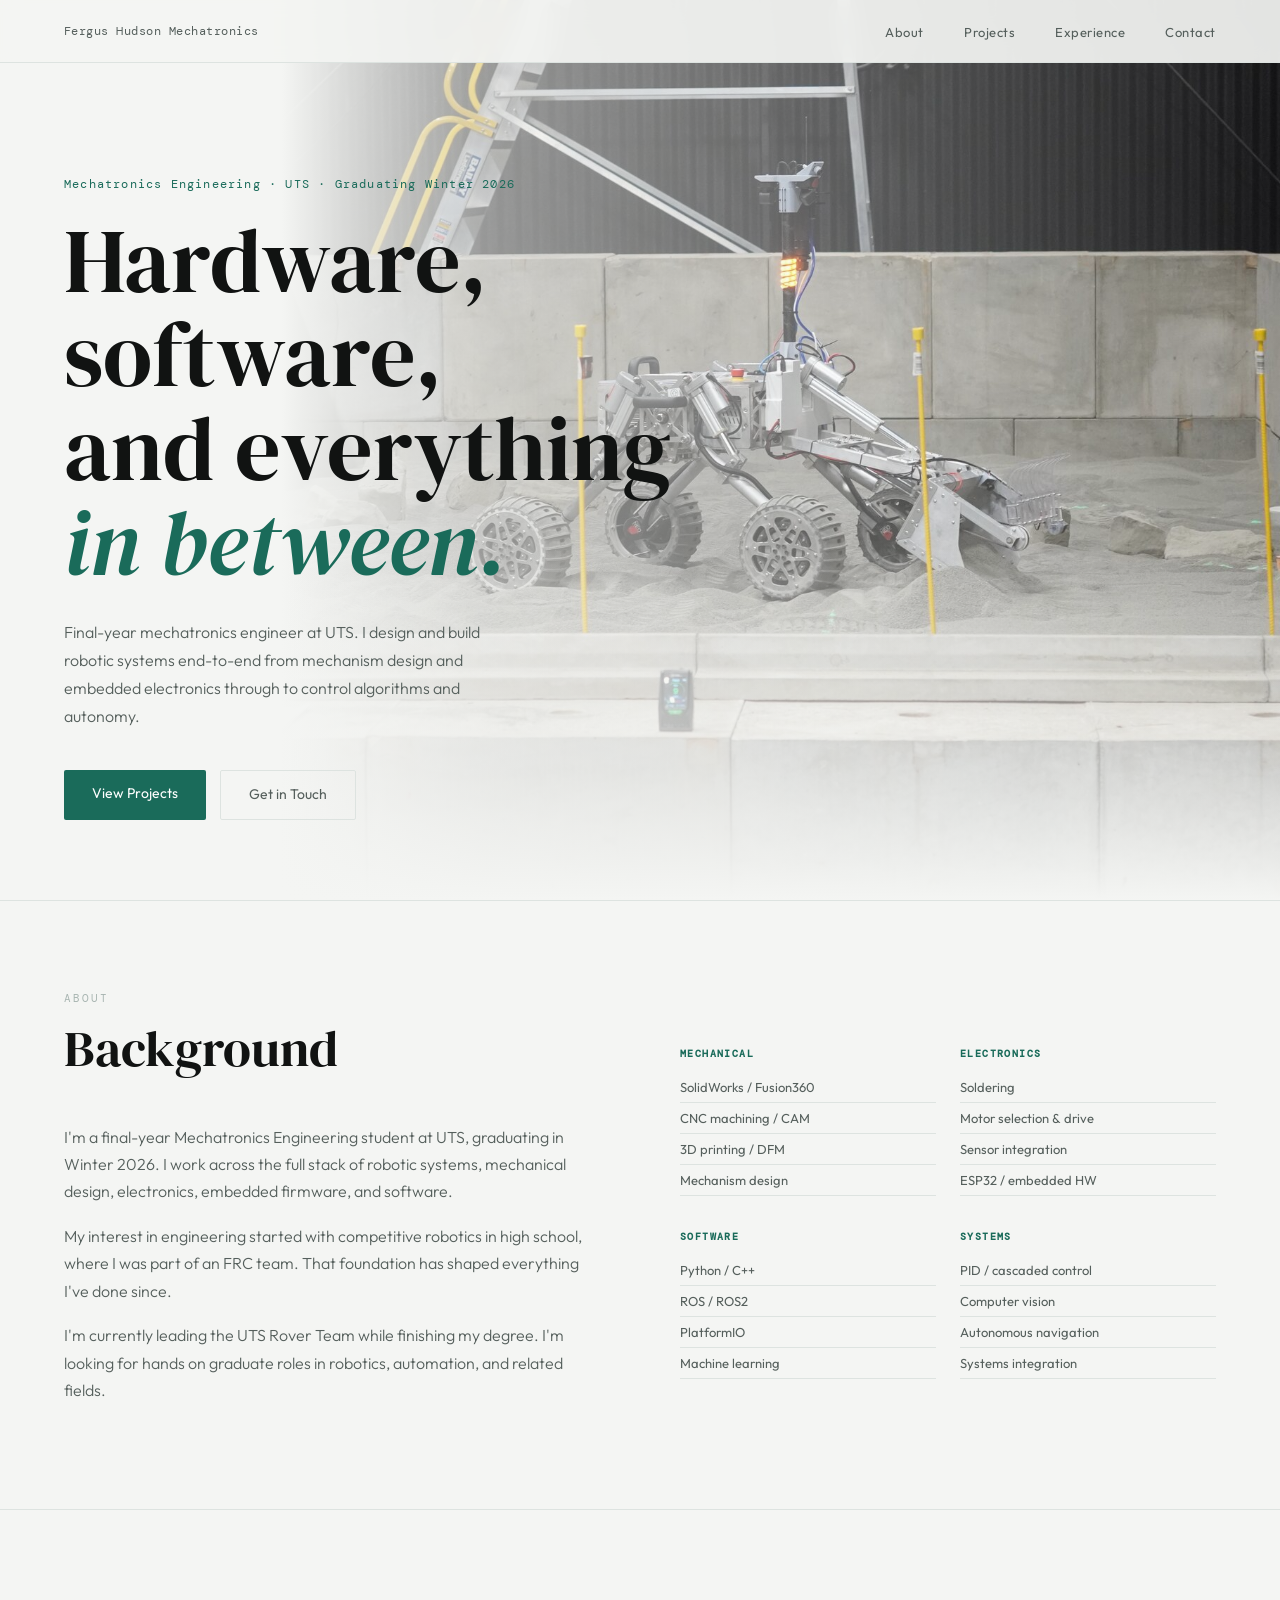
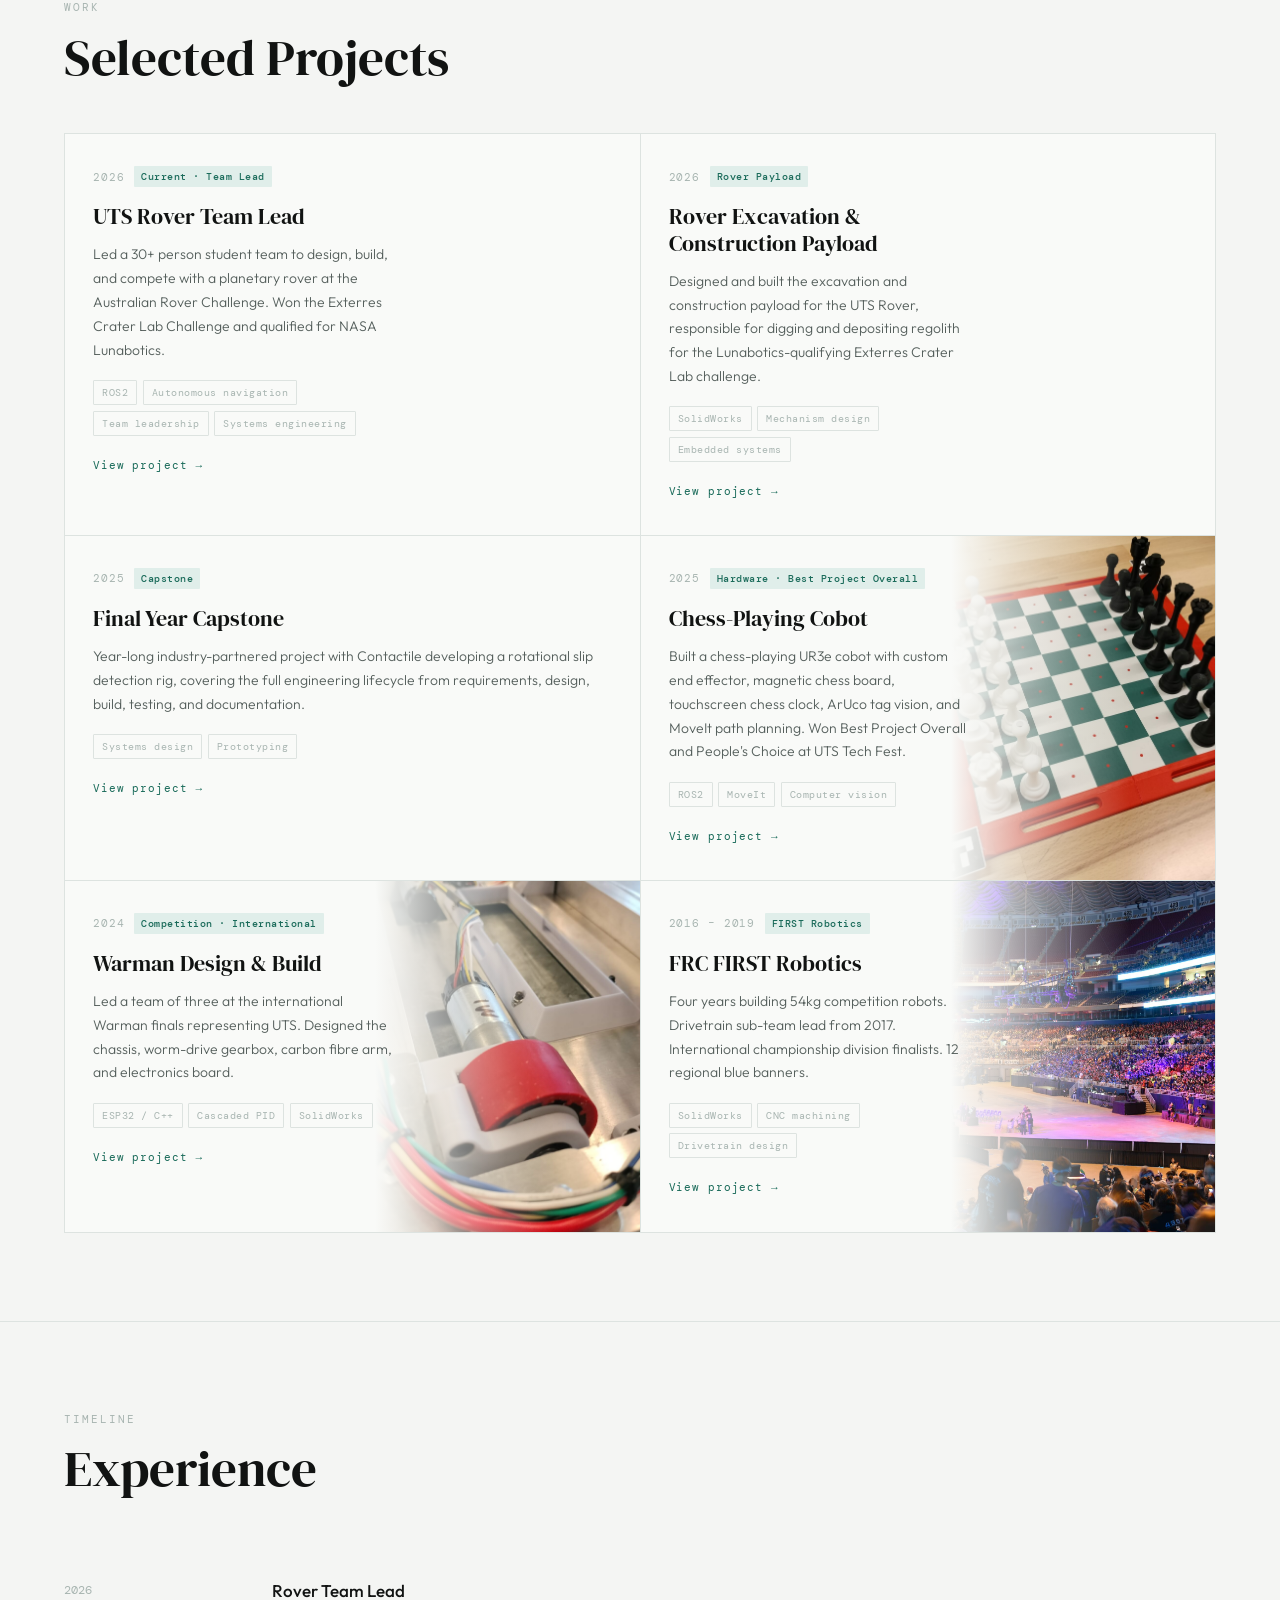
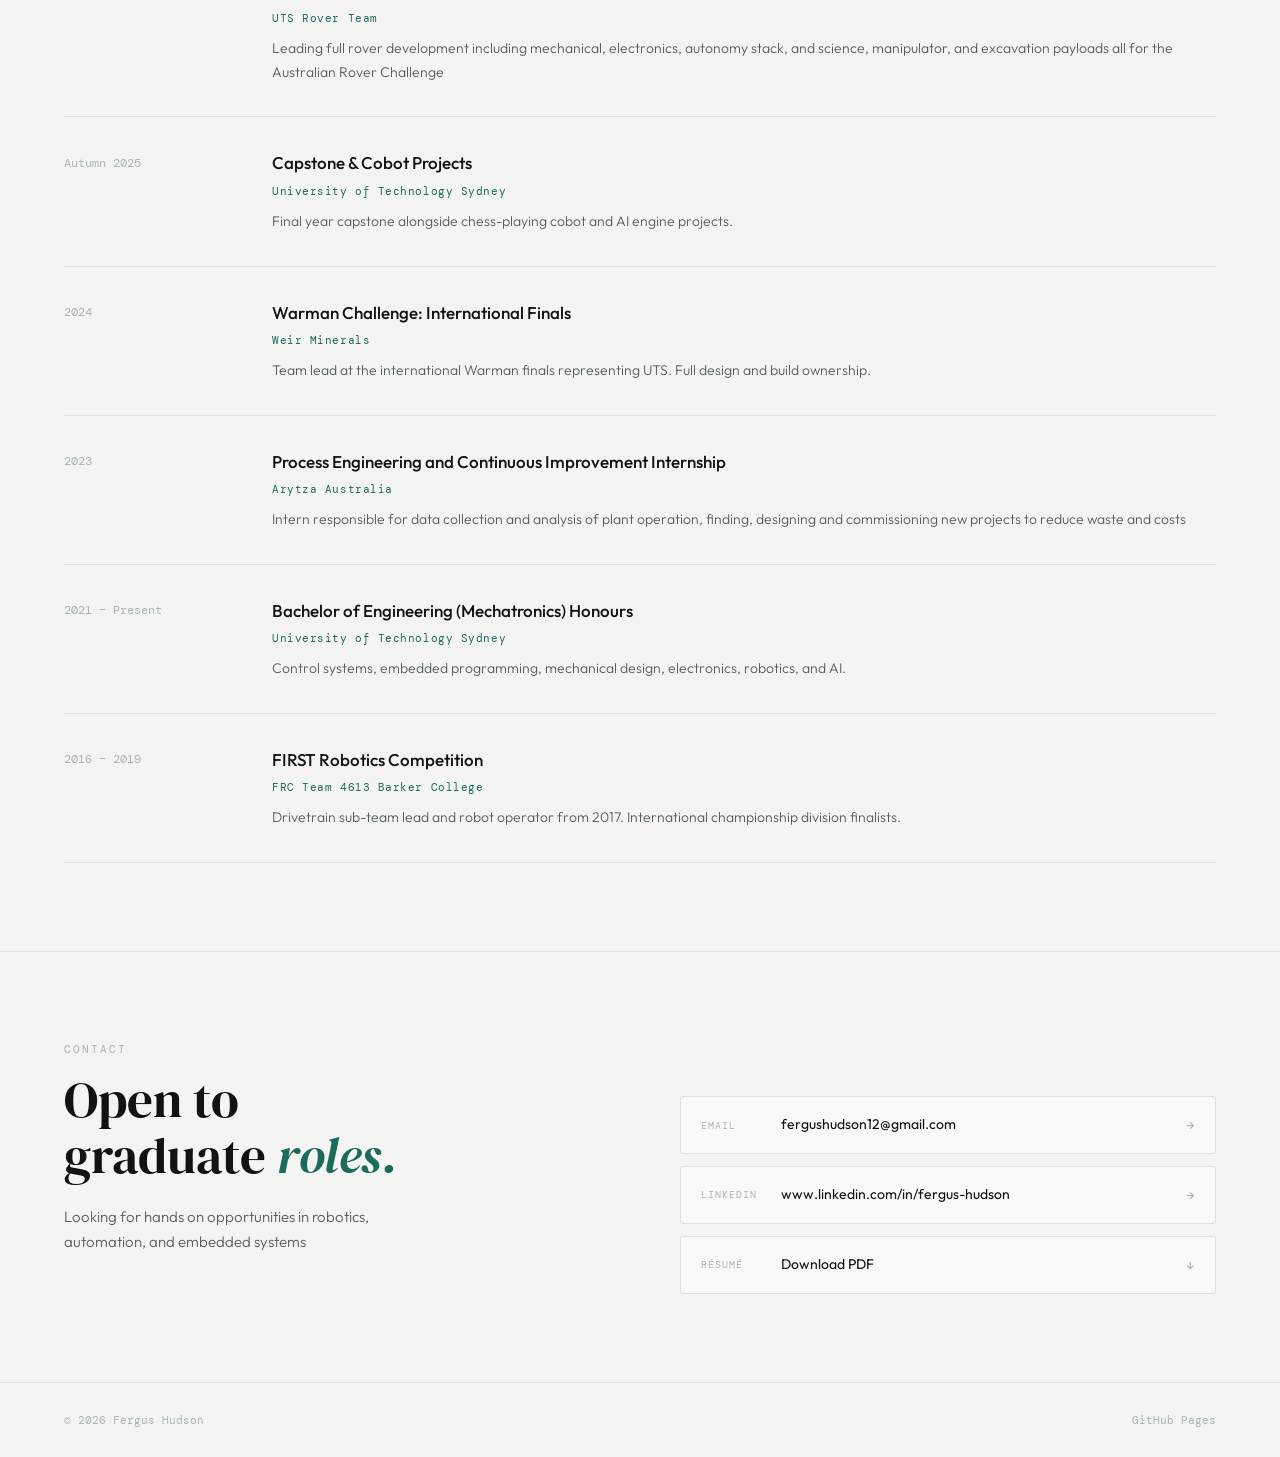
==== commit 5b0dea03: "Add hero background to Warman project page and card" ====
--- a/index.html
+++ b/index.html
@@ -259,7 +259,7 @@
         </div>
         <span class="card-cta">View project →</span>
       </div>
-      <div class="card-hero-img" style="background-image: url('WARMAN1.jpg'); background-position: center top;"></div>
+      <div class="card-hero-img" style="background-image: url('WhatsApp Image 2026-04-14 at 1.21.52 AM.jpeg');"></div>
     </a>
 
     <a href="project-frc.html" class="project-card has-img reveal">
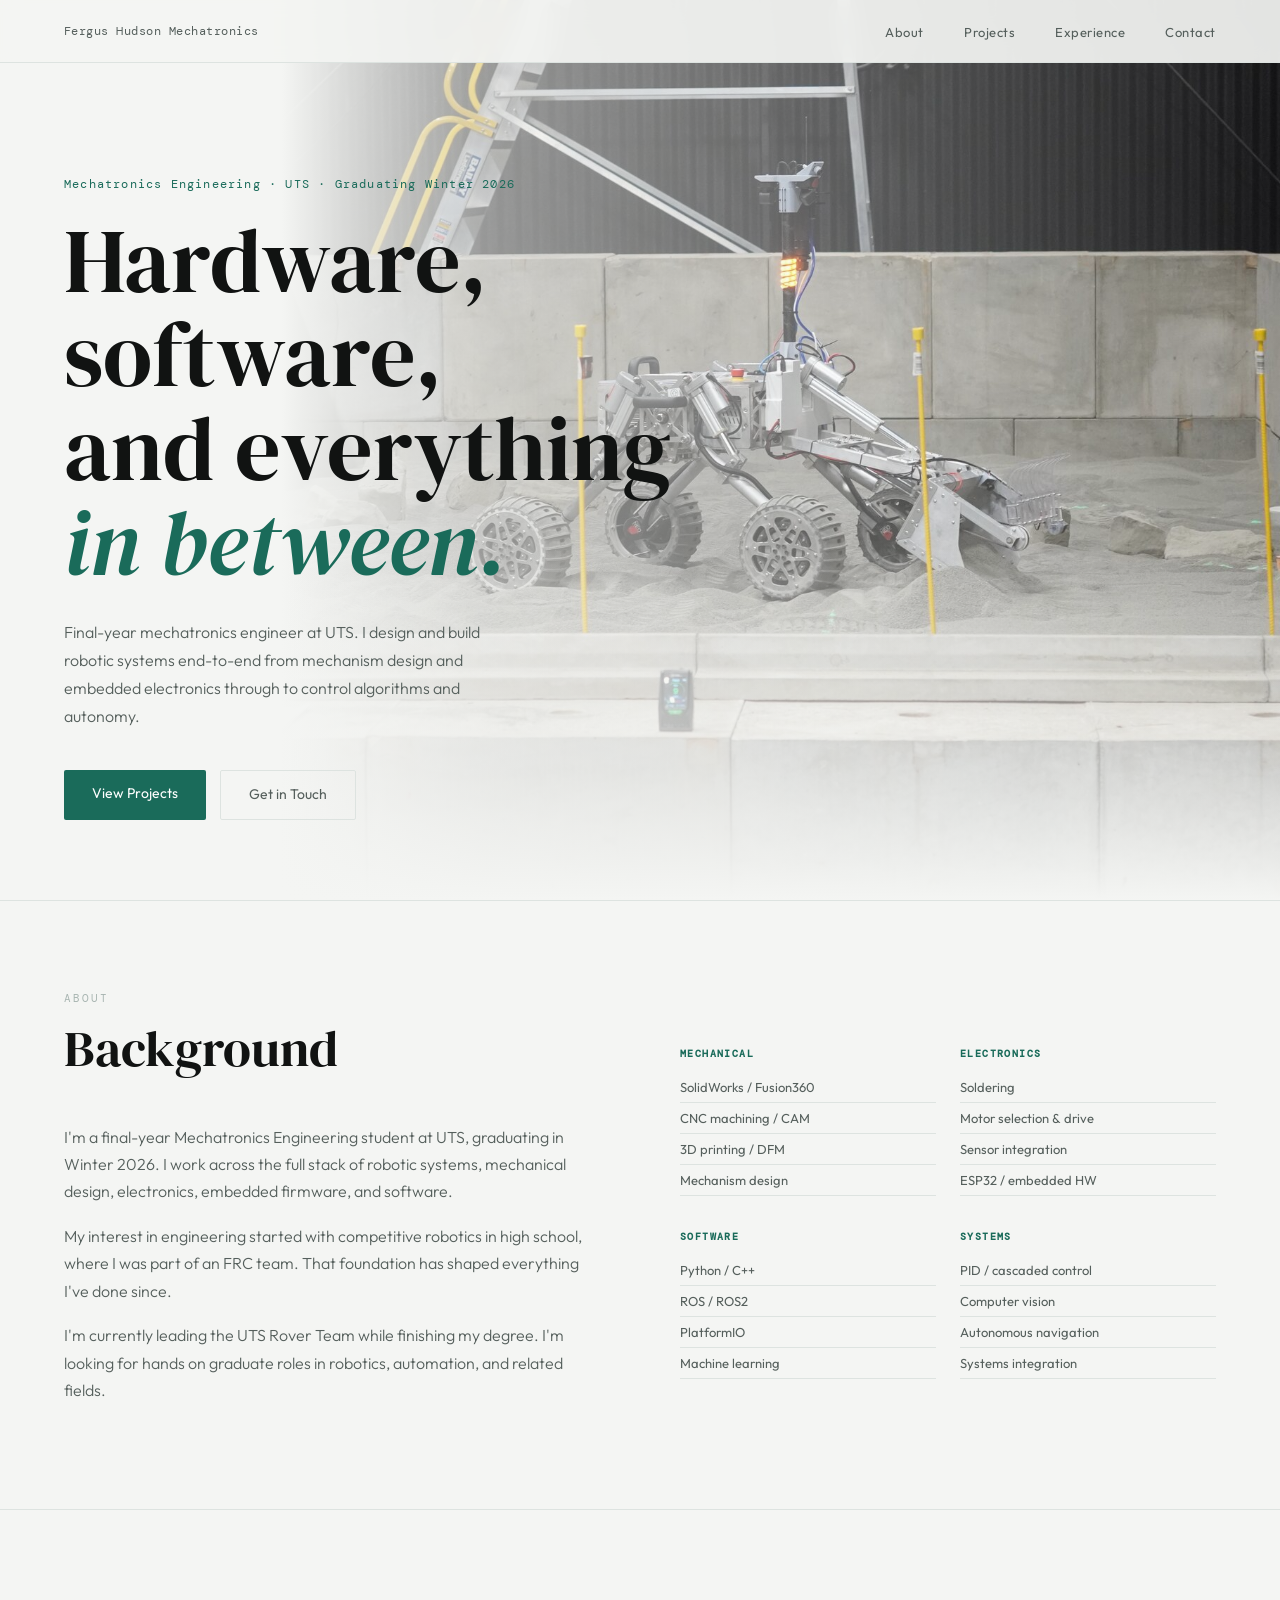
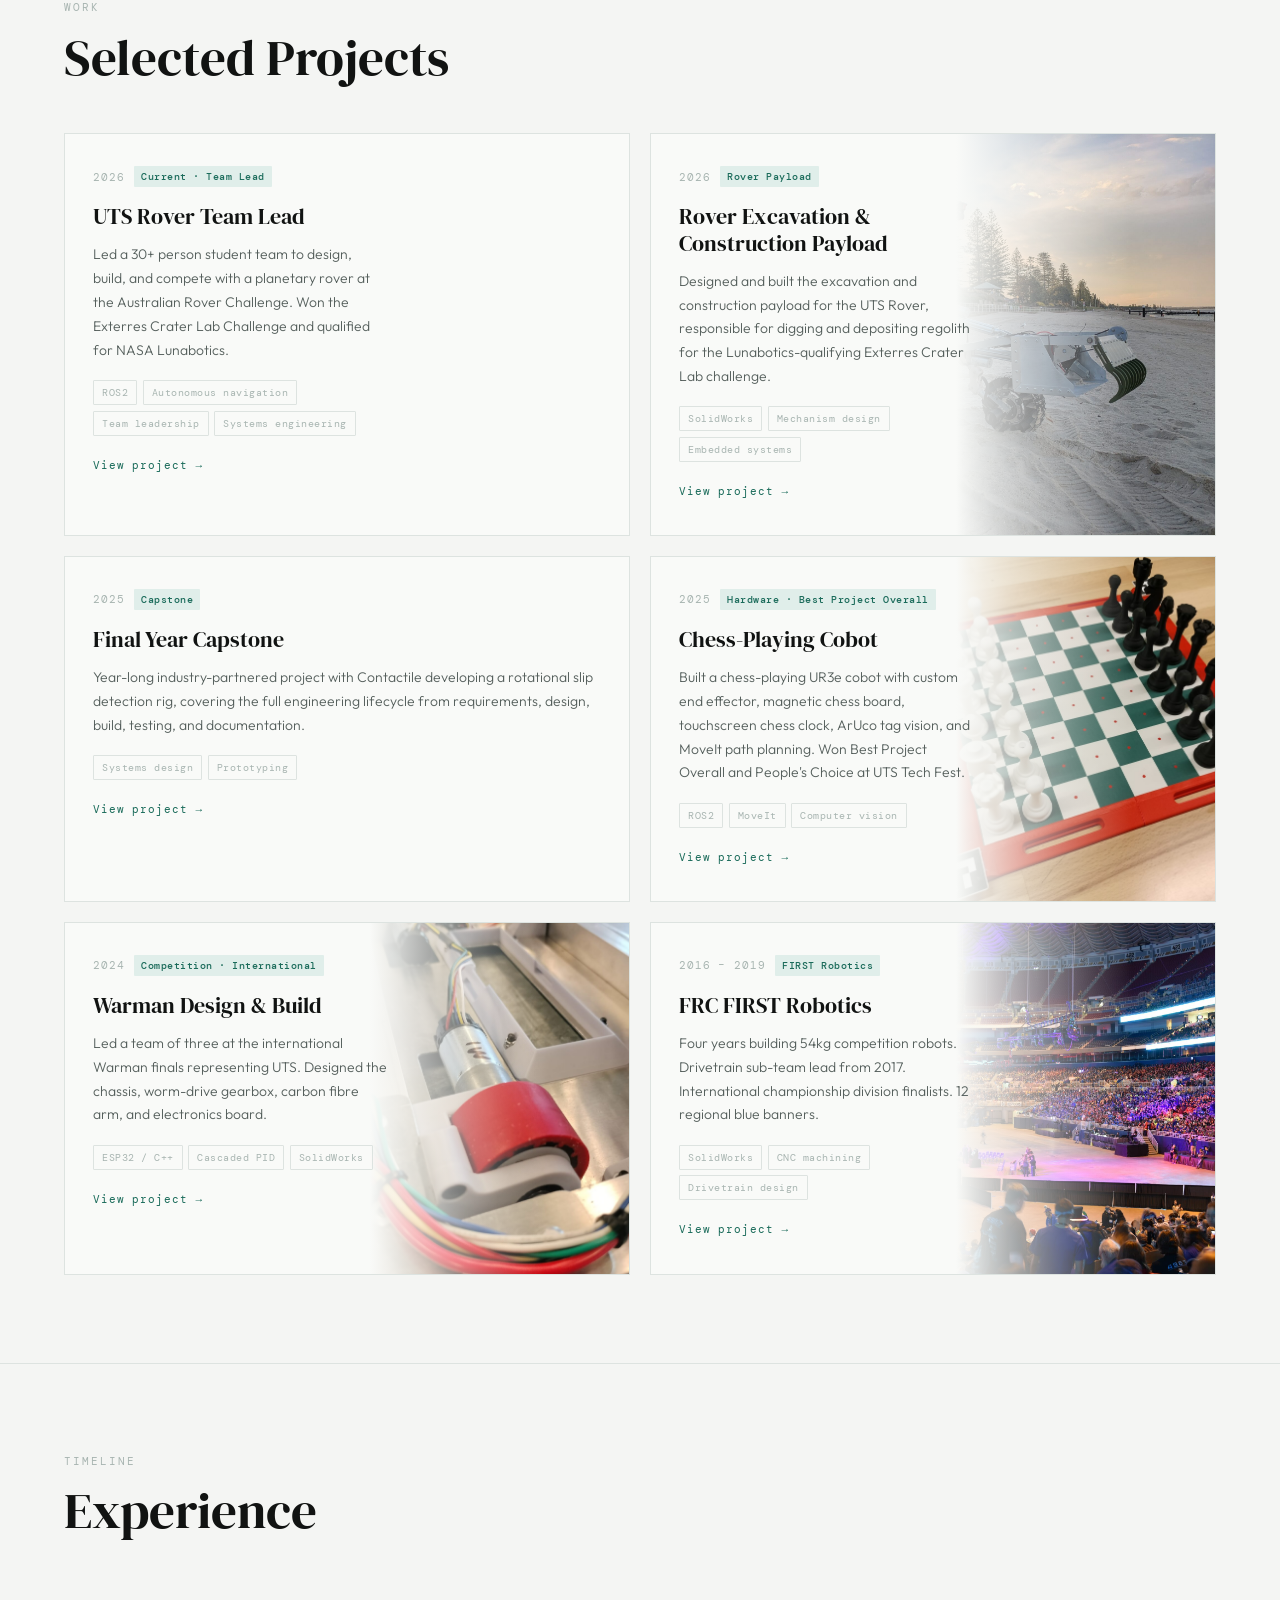
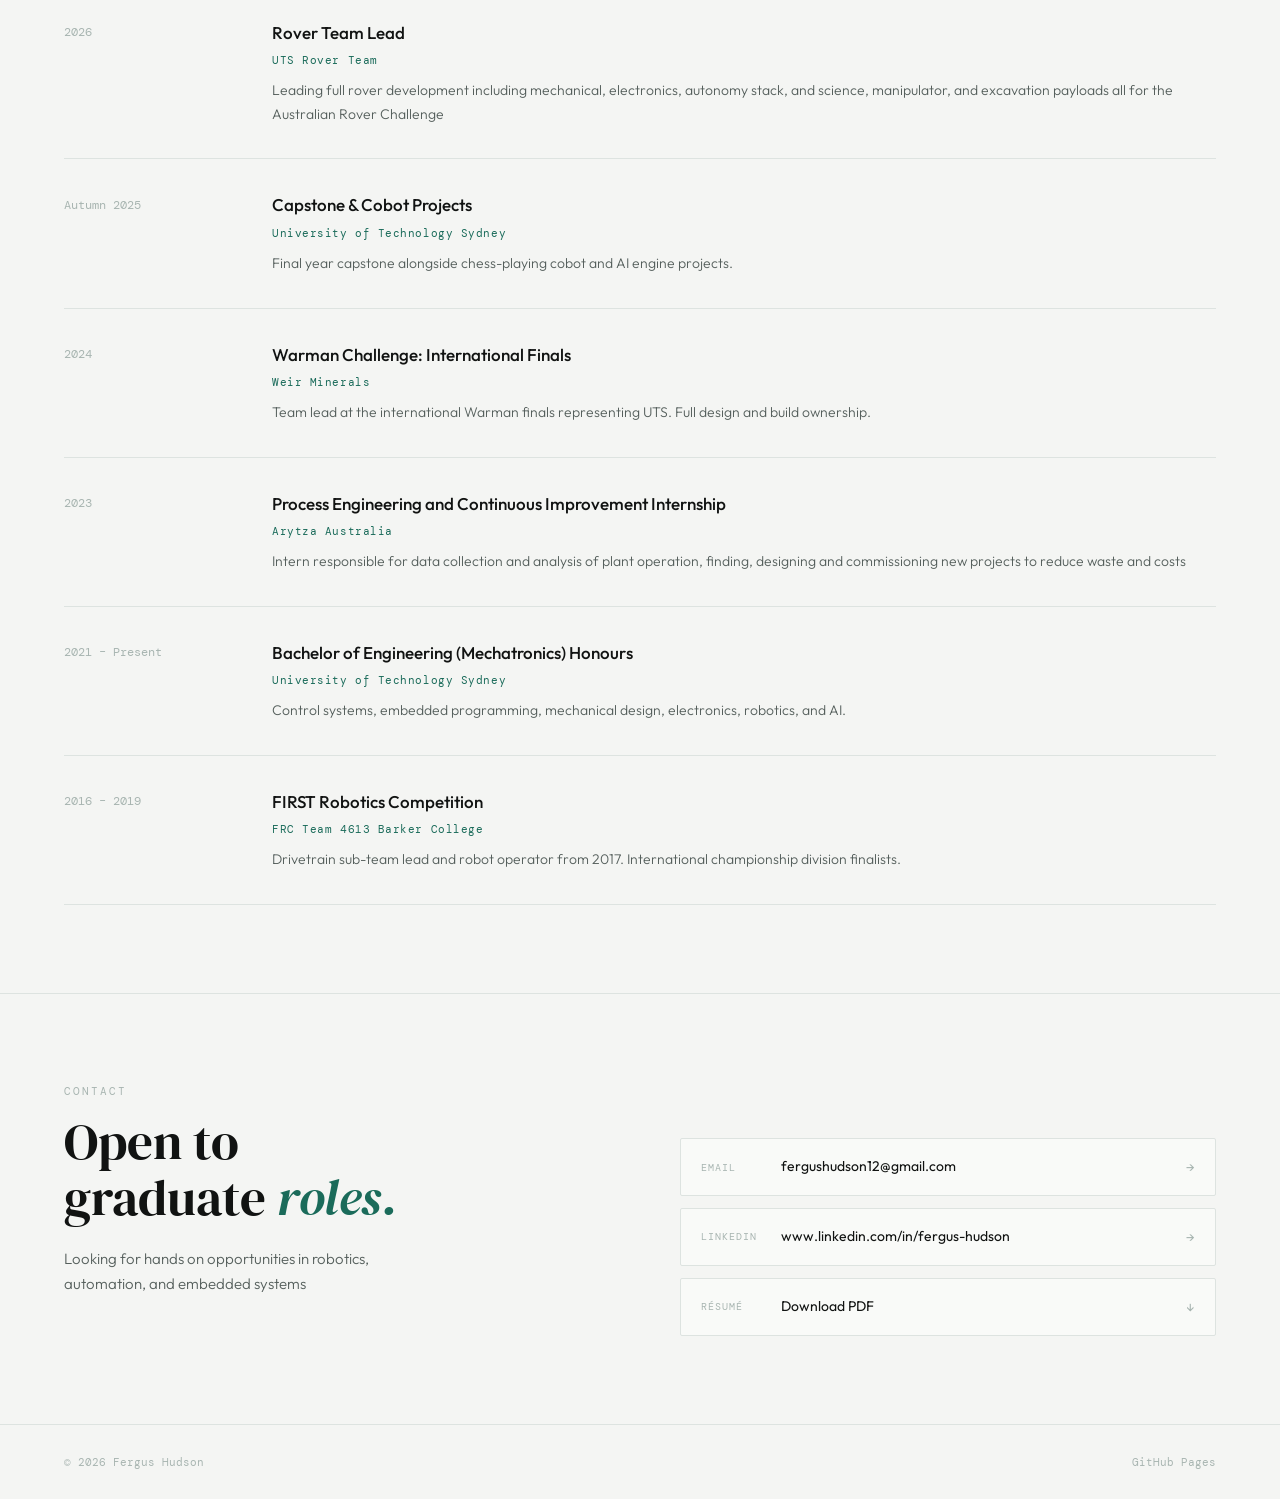
==== commit cc55af05: "Add excavation hero photo, fix card gaps, flip image for correct fade orientation" ====
--- a/index.html
+++ b/index.html
@@ -65,6 +65,9 @@
   /* ── 2-column projects grid with right-side hero images ── */
   .projects-grid {
     grid-template-columns: repeat(2, 1fr);
+    gap: 1.25rem;
+    background: none;
+    border: none;
   }
   .project-card.featured {
     grid-column: span 1;
@@ -77,6 +80,7 @@
     overflow: hidden;
     min-height: 210px;
     --card-bg: #f9faf8;
+    border: 1px solid var(--border);
   }
   .project-card:hover {
     --card-bg: #fff;
@@ -219,7 +223,7 @@
         </div>
         <span class="card-cta">View project →</span>
       </div>
-      <div class="card-hero-img" style="background-image: url('roverwithmanip.JPG');"></div>
+      <div class="card-hero-img" style="background-image: url('PXL_20260210_082533418.MP.jpg'); background-position: right center;"></div>
     </a>
 
     <a href="project-capstone.html" class="project-card reveal">
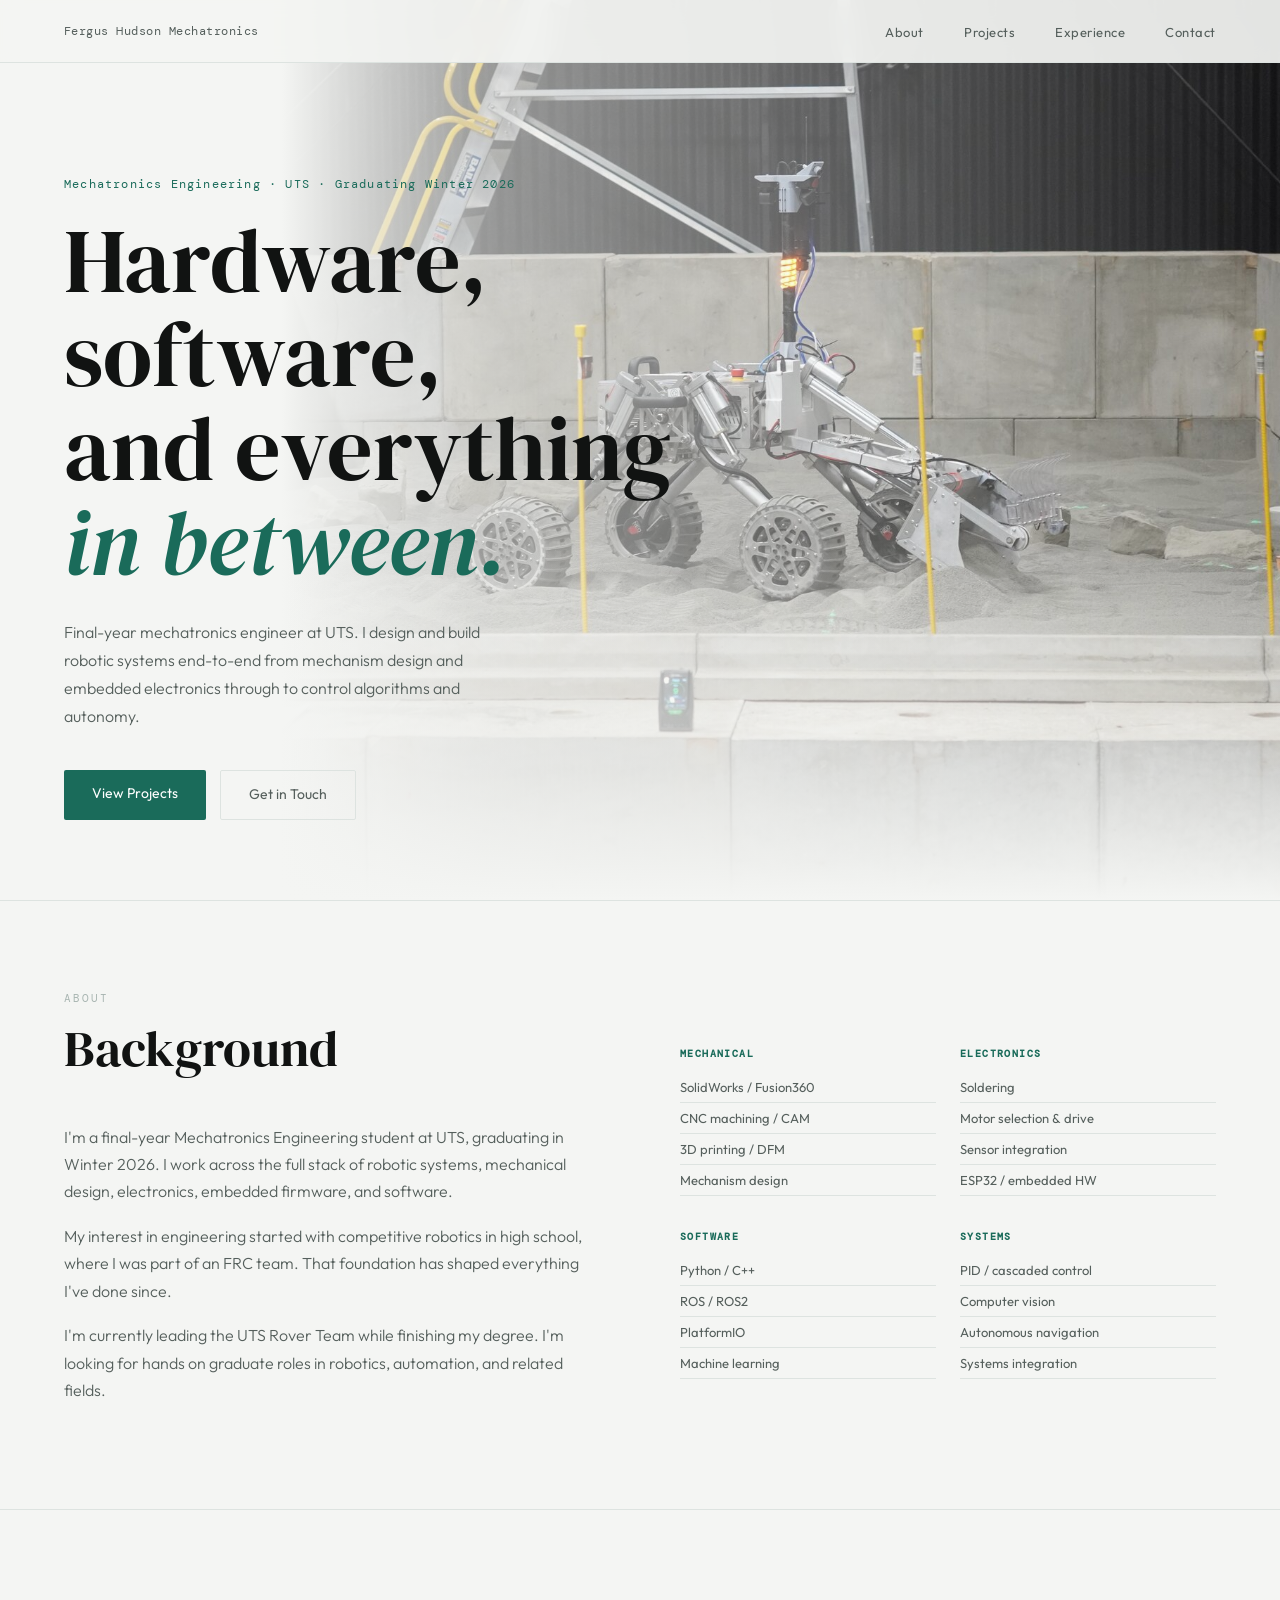
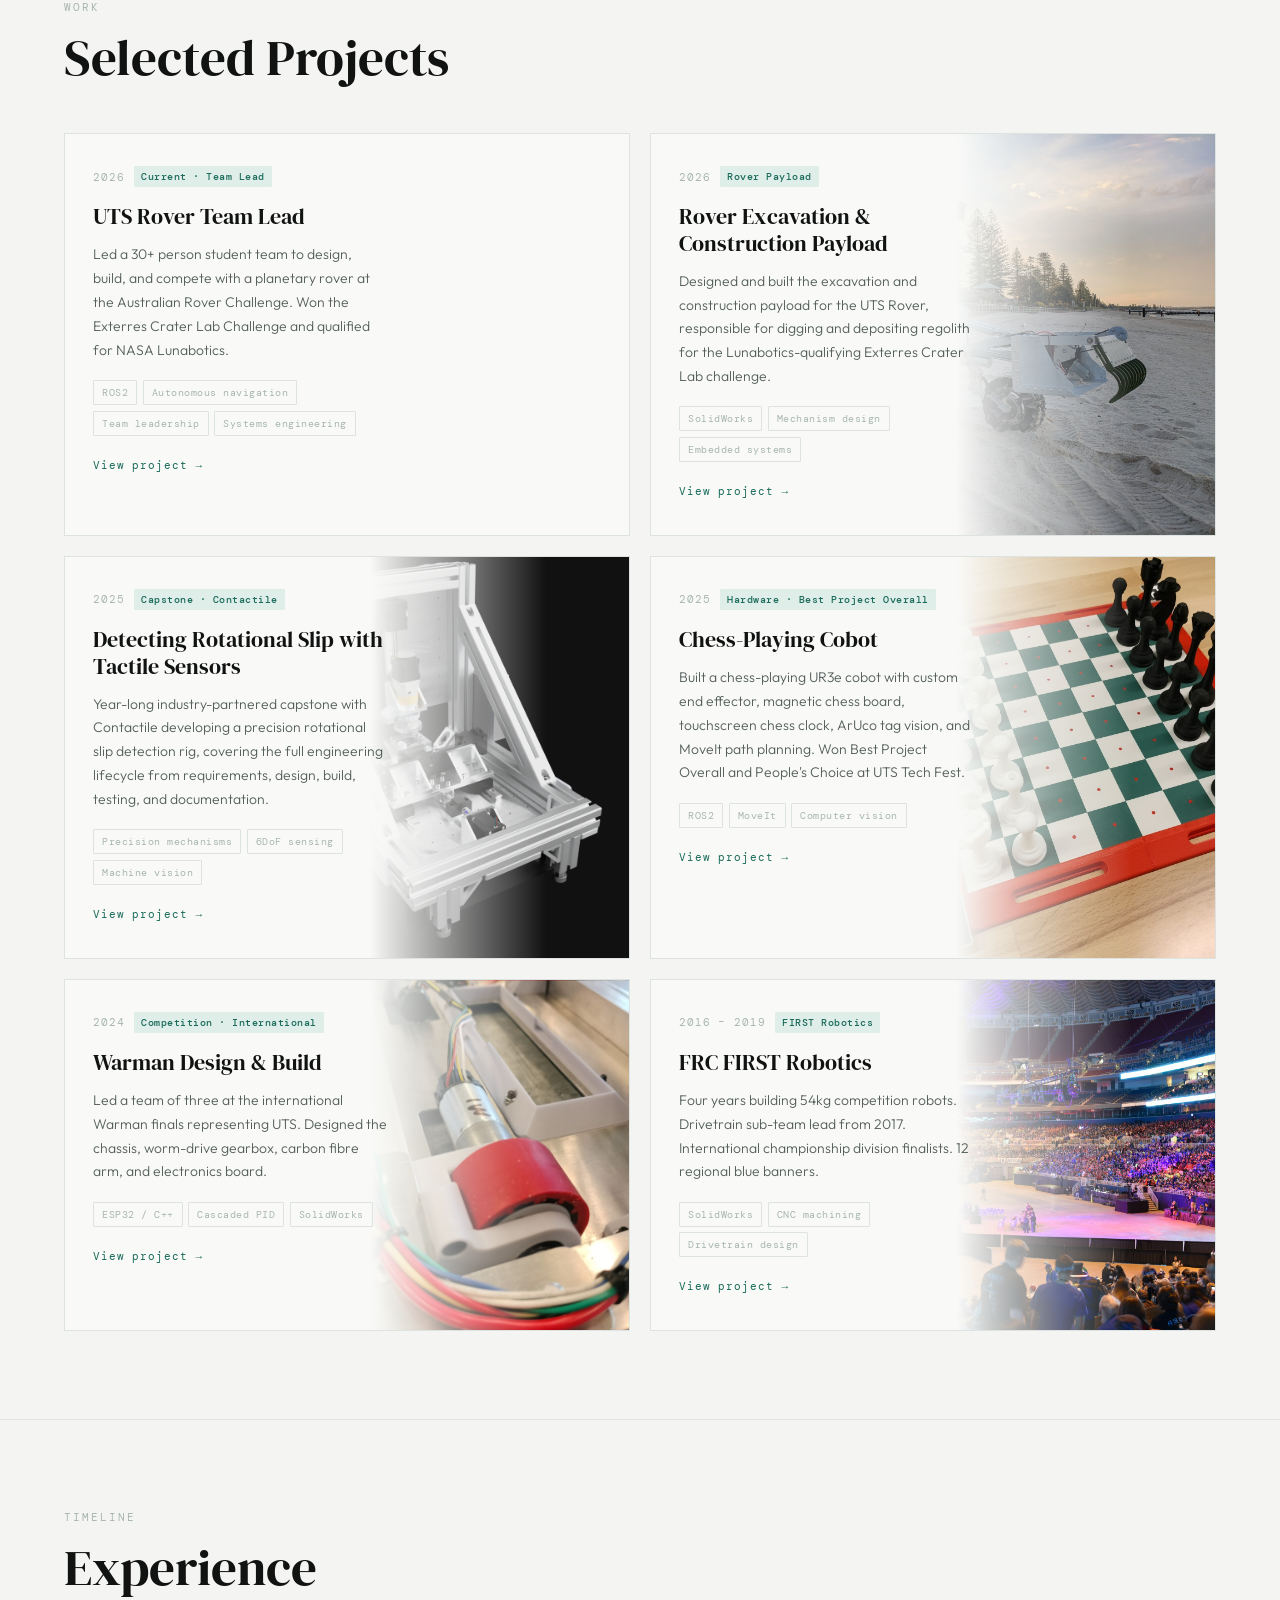
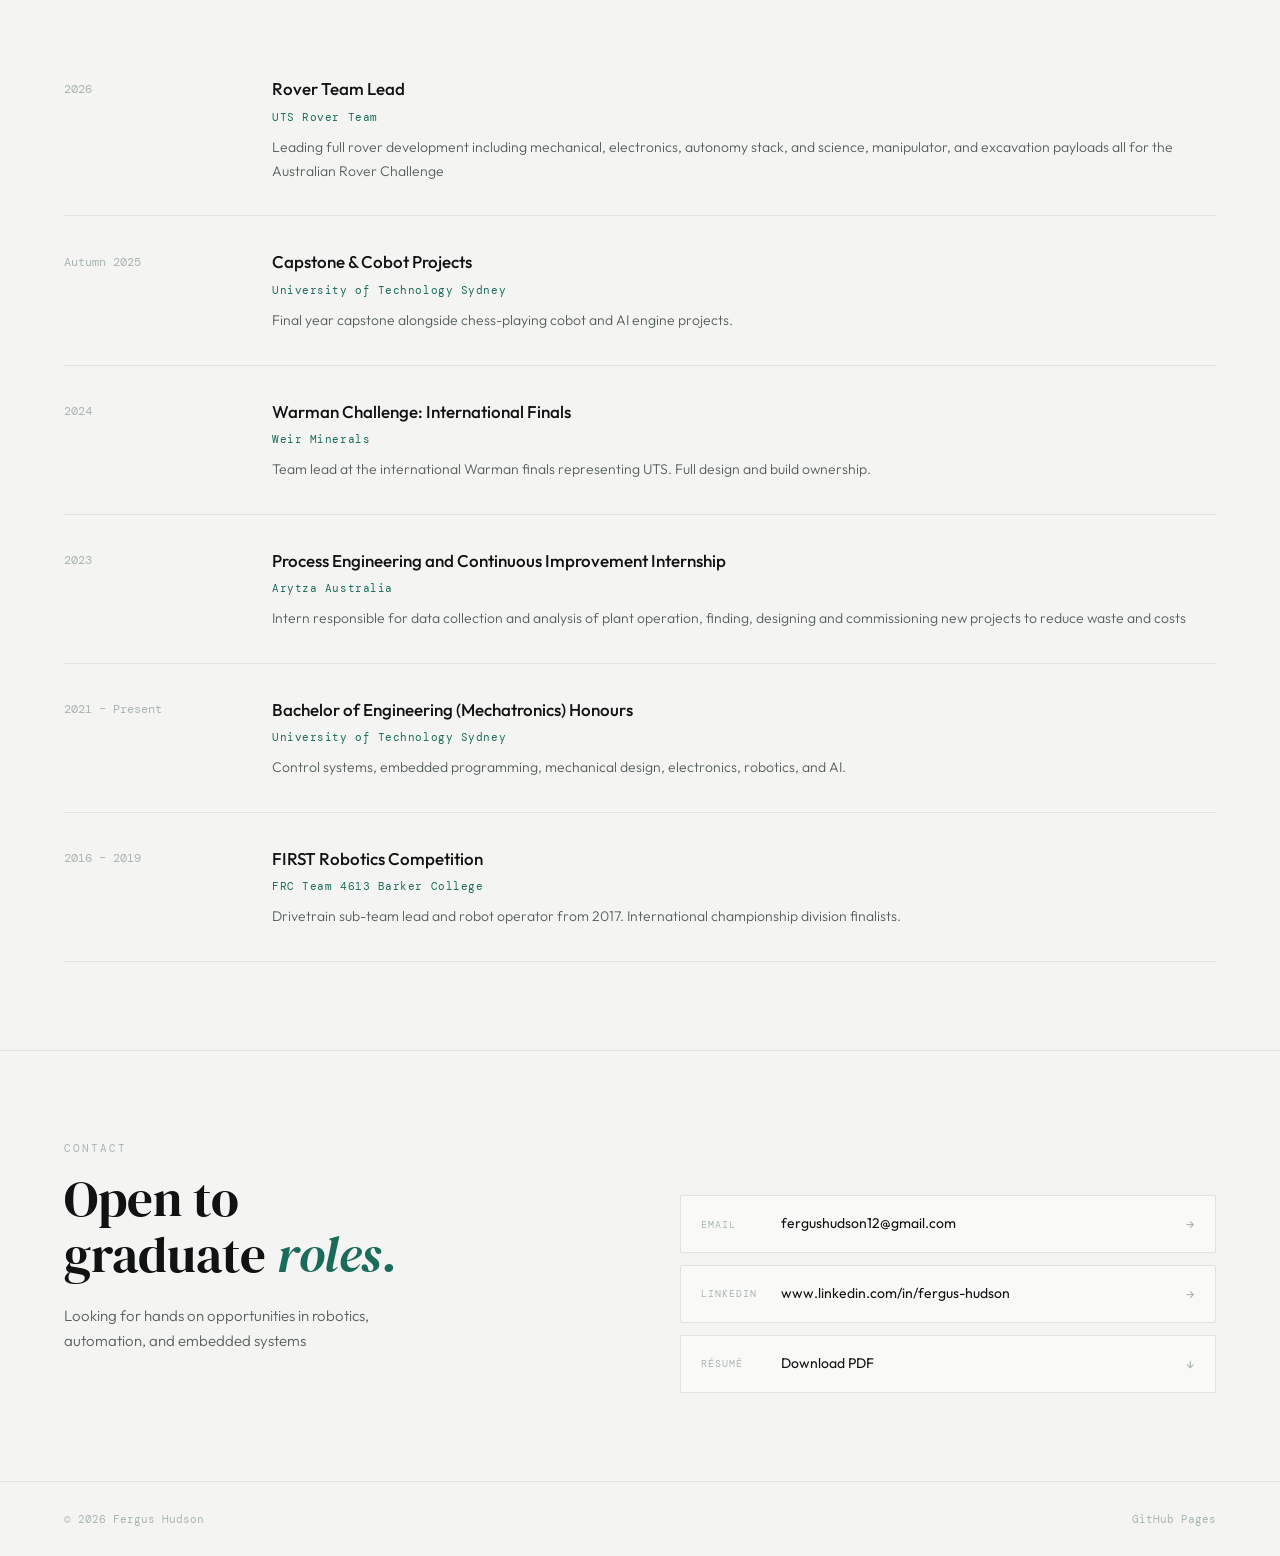
==== commit 21d2e757: "Build out capstone project page with images and placeholder sections" ====
--- a/index.html
+++ b/index.html
@@ -226,16 +226,18 @@
       <div class="card-hero-img" style="background-image: url('PXL_20260210_082533418.MP.jpg'); background-position: right center;"></div>
     </a>
 
-    <a href="project-capstone.html" class="project-card reveal">
-      <div class="card-content">
-        <div class="project-year"><span>2025</span><span class="tag">Capstone</span></div>
-        <h3>Final Year Capstone</h3>
-        <p>Year-long industry-partnered project with Contactile developing a rotational slip detection rig, covering the full engineering lifecycle from requirements, design, build, testing, and documentation.</p>
-        <div class="project-tags">
-          <span class="project-tag">Systems design</span><span class="project-tag">Prototyping</span>
-        </div>
-        <span class="card-cta">View project →</span>
-      </div>
+    <a href="project-capstone.html" class="project-card has-img reveal">
+      <div class="card-content">
+        <div class="project-year"><span>2025</span><span class="tag">Capstone · Contactile</span></div>
+        <h3>Detecting Rotational Slip with Tactile Sensors</h3>
+        <p>Year-long industry-partnered capstone with Contactile developing a precision rotational slip detection rig, covering the full engineering lifecycle from requirements, design, build, testing, and documentation.</p>
+        <div class="project-tags">
+          <span class="project-tag">Precision mechanisms</span><span class="project-tag">6DoF sensing</span>
+          <span class="project-tag">Machine vision</span>
+        </div>
+        <span class="card-cta">View project →</span>
+      </div>
+      <div class="card-hero-img" style="background-image: url('heroshotrenderwithnolabels.png'); background-color: #111; background-position: right center;"></div>
     </a>
 
     <a href="project-cobot.html" class="project-card has-img reveal">
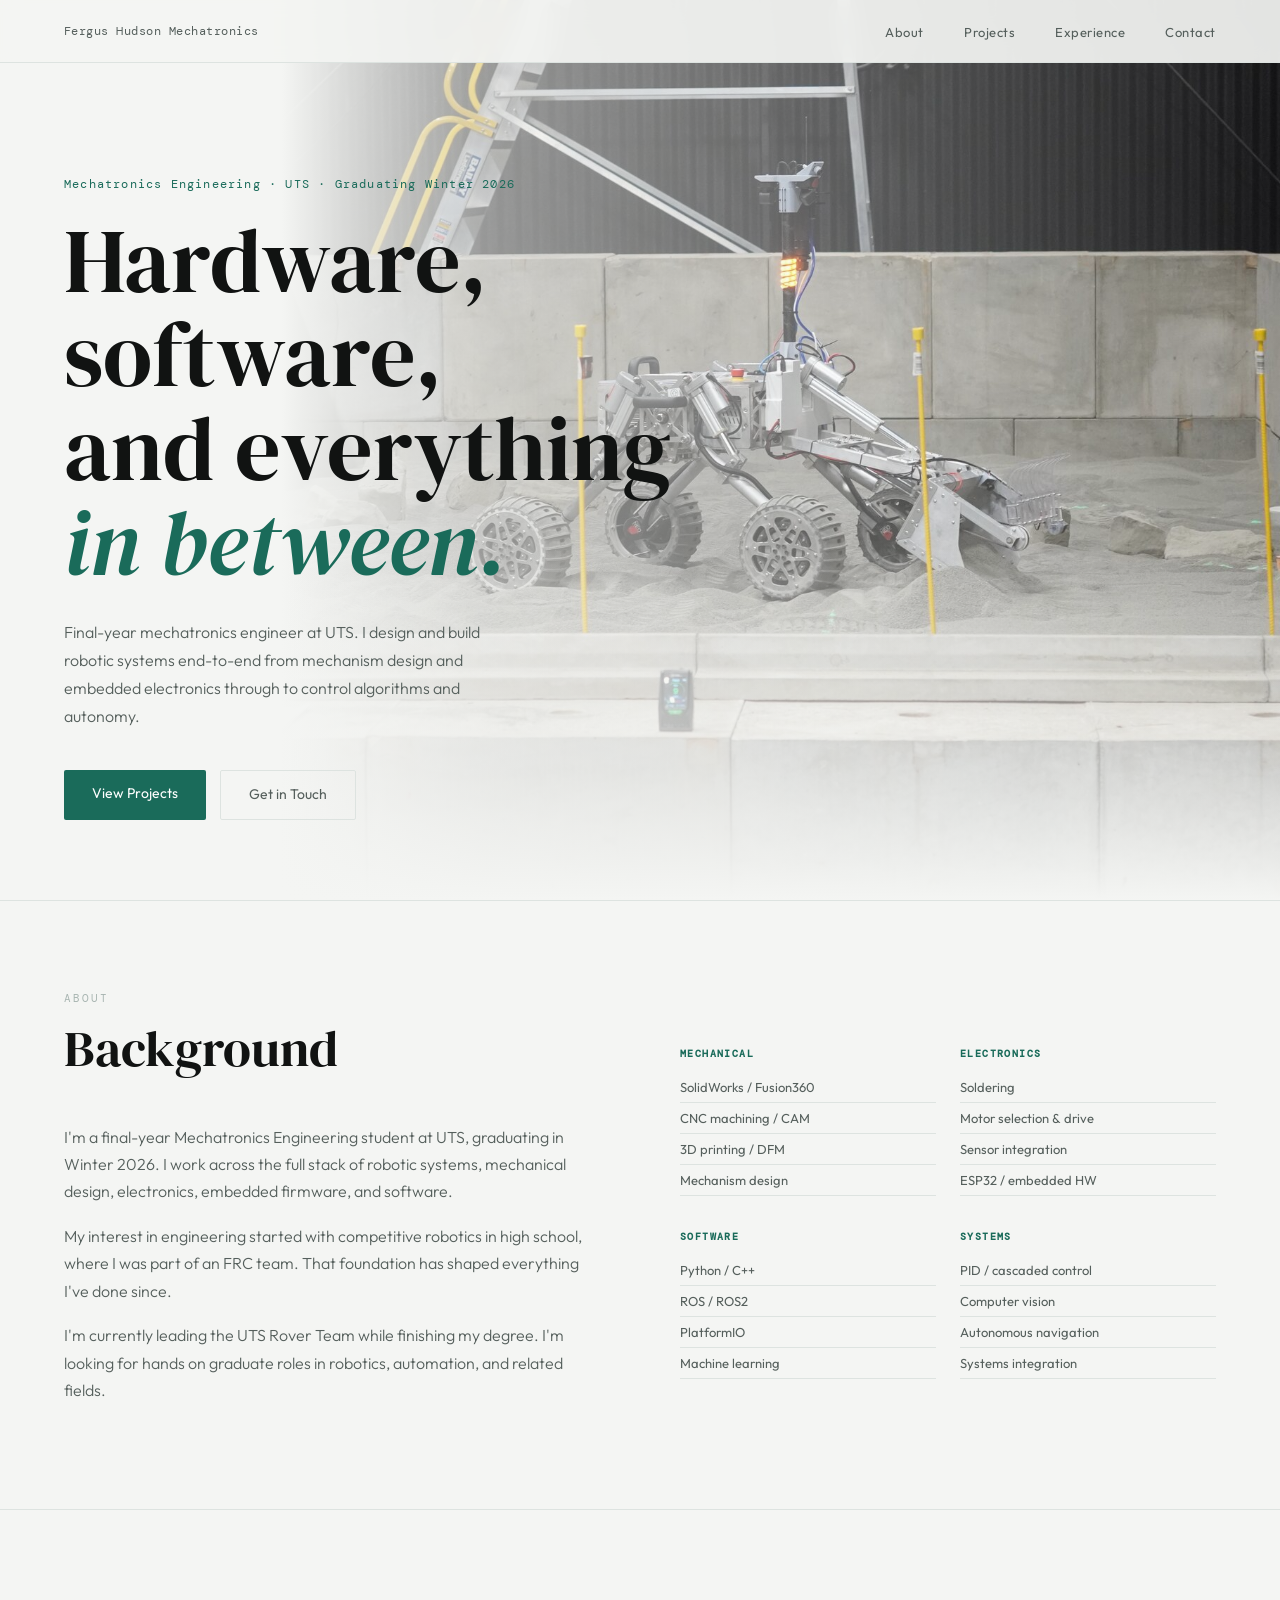
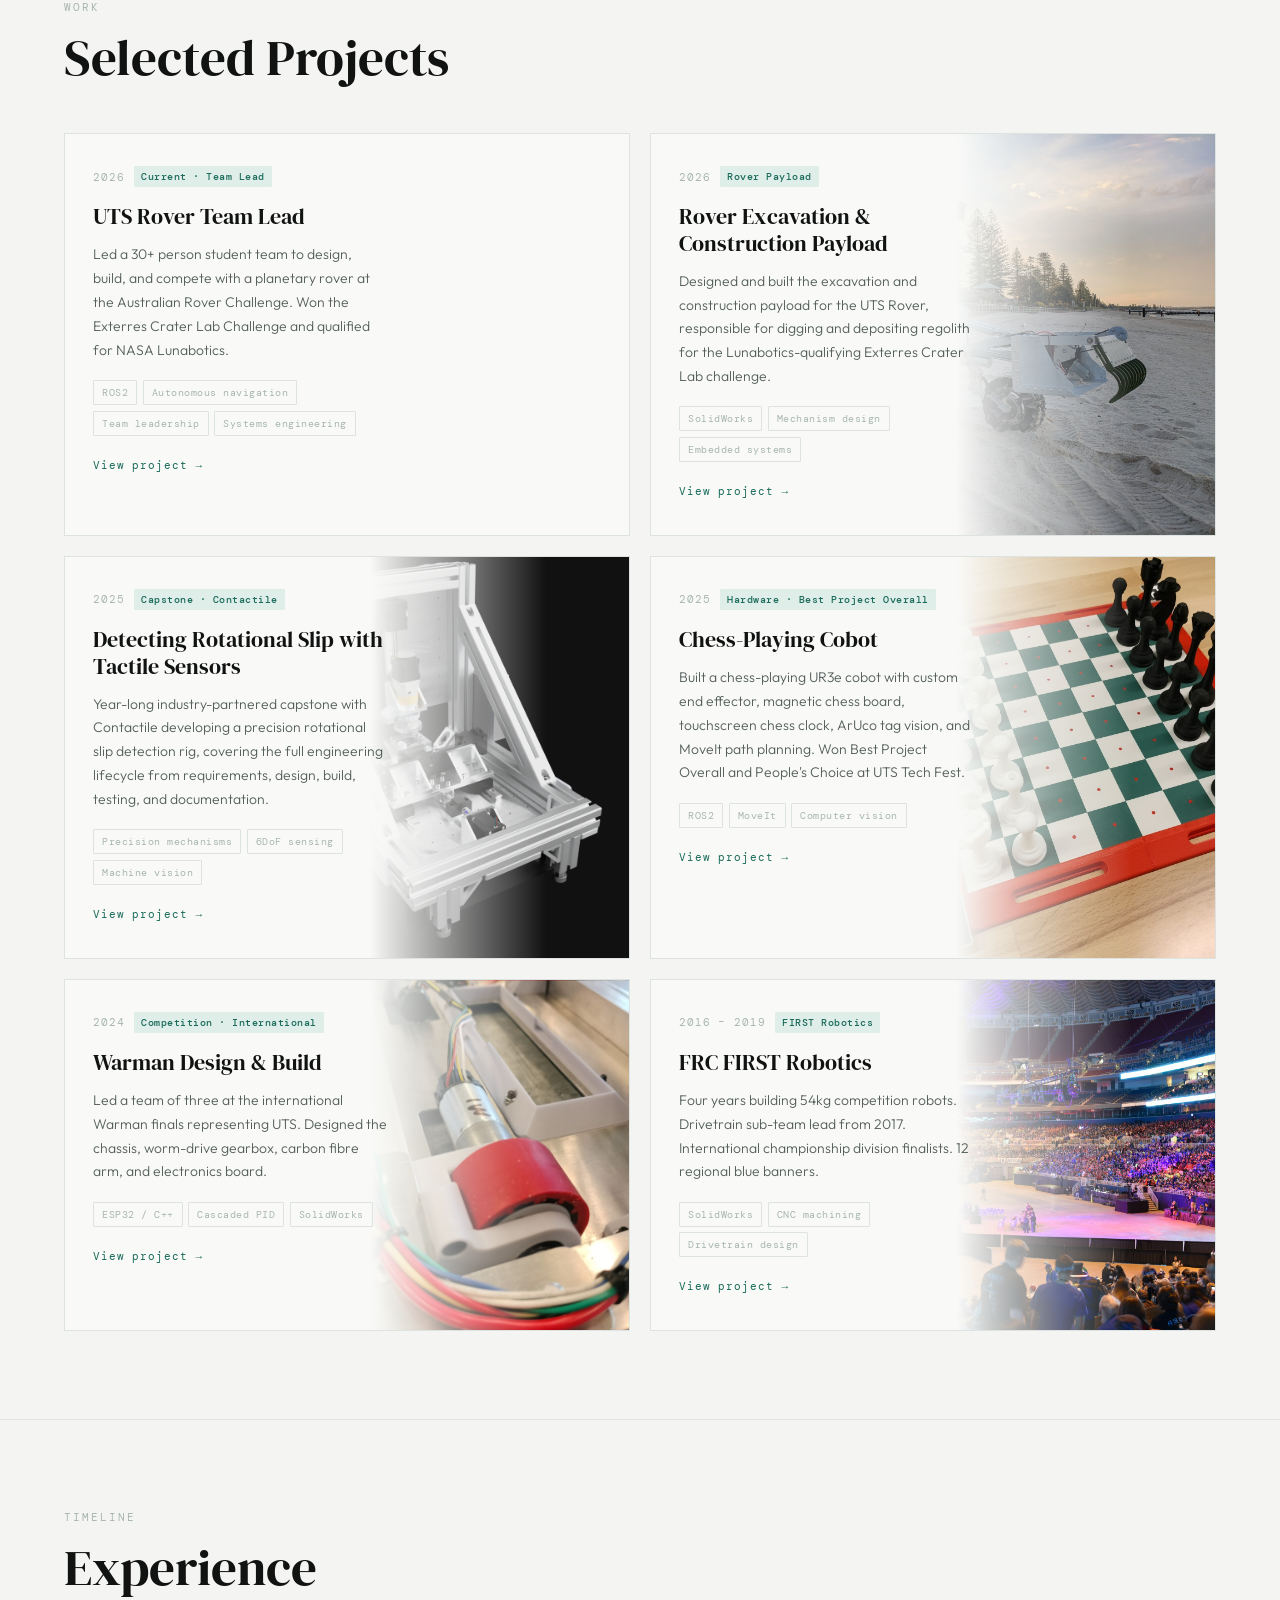
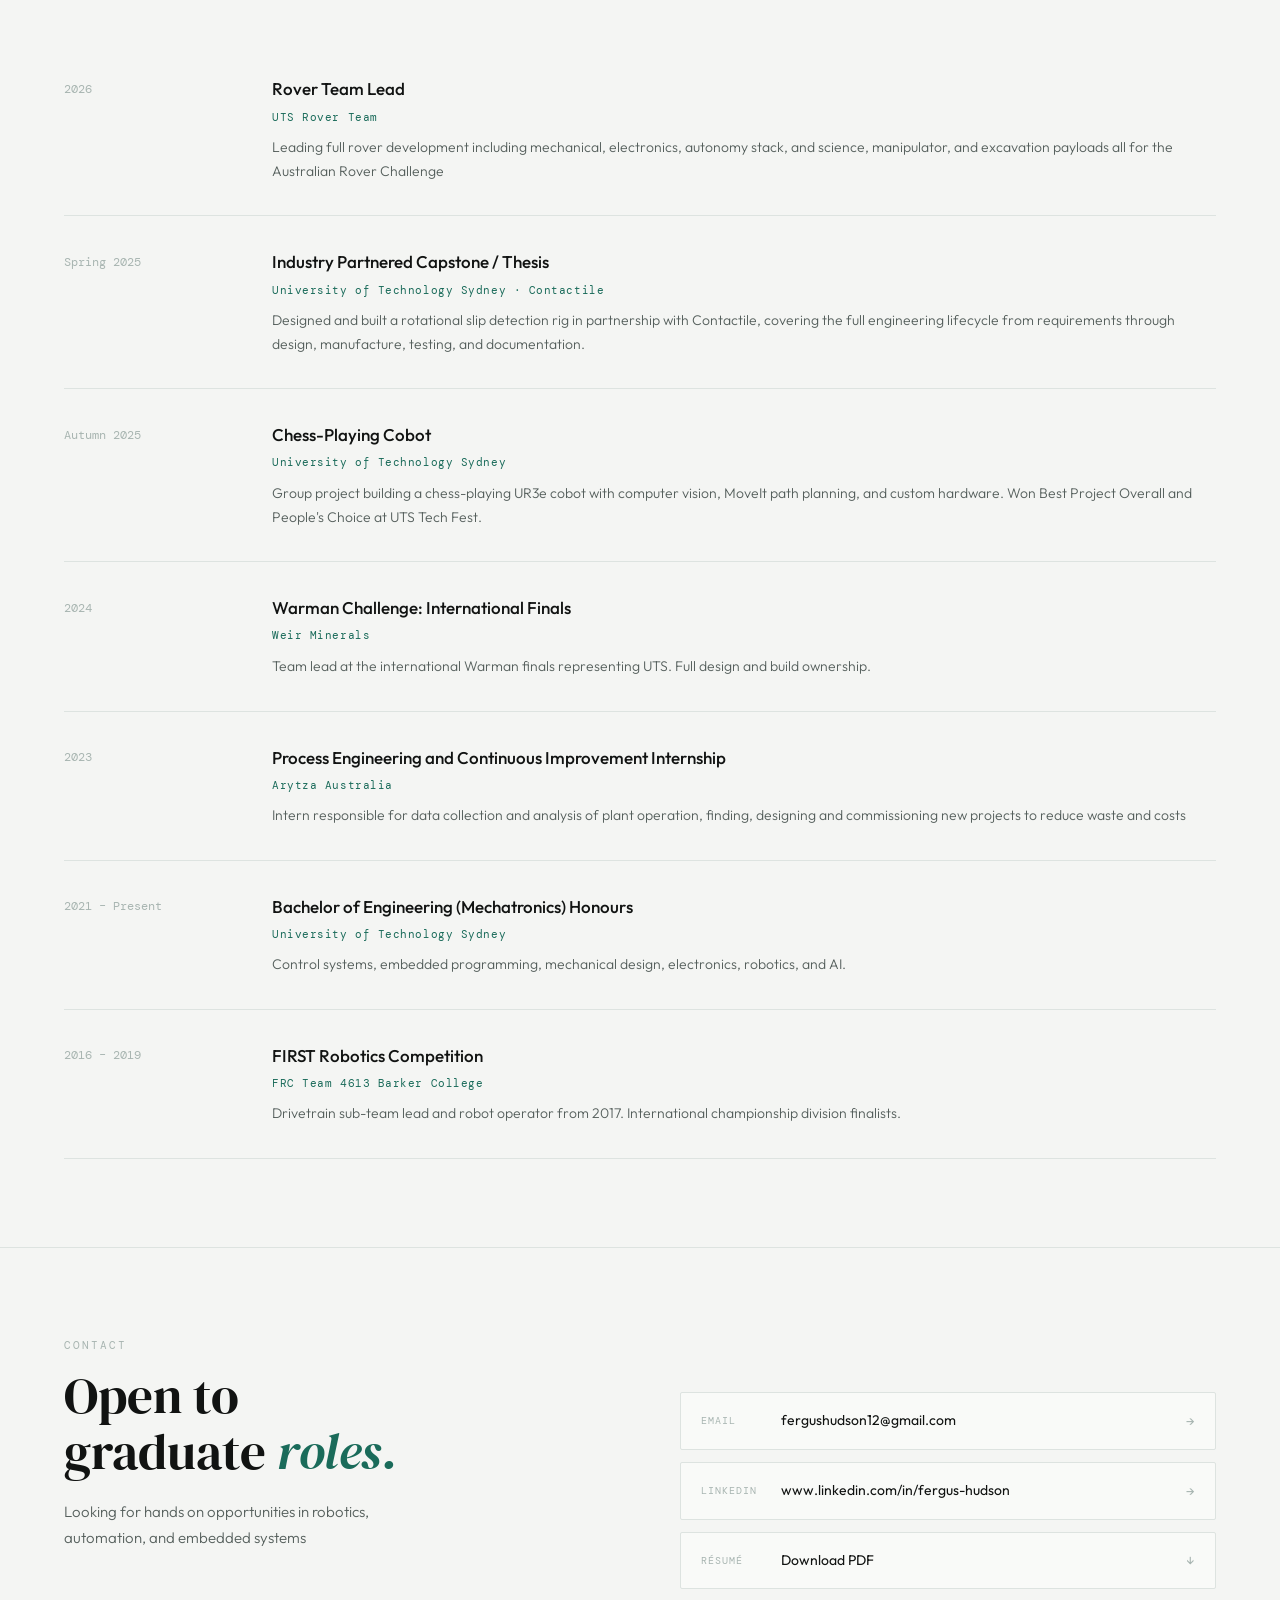
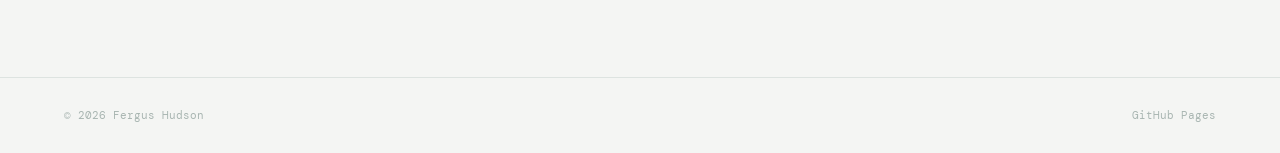
==== commit 133a4ec9: "Remove sentence em dashes; split timeline into Cobot and Capstone entries" ====
--- a/index.html
+++ b/index.html
@@ -298,11 +298,19 @@
       </div>
     </div>
     <div class="timeline-item reveal">
+      <div class="timeline-date">Spring 2025</div>
+      <div class="timeline-content">
+        <h3>Industry Partnered Capstone / Thesis</h3>
+        <div class="org">University of Technology Sydney · Contactile</div>
+        <p>Designed and built a rotational slip detection rig in partnership with Contactile, covering the full engineering lifecycle from requirements through design, manufacture, testing, and documentation.</p>
+      </div>
+    </div>
+    <div class="timeline-item reveal">
       <div class="timeline-date">Autumn 2025</div>
       <div class="timeline-content">
-        <h3>Capstone &amp; Cobot Projects</h3>
+        <h3>Chess-Playing Cobot</h3>
         <div class="org">University of Technology Sydney</div>
-        <p>Final year capstone alongside chess-playing cobot and AI engine projects.</p>
+        <p>Group project building a chess-playing UR3e cobot with computer vision, MoveIt path planning, and custom hardware. Won Best Project Overall and People's Choice at UTS Tech Fest.</p>
       </div>
     </div>
     <div class="timeline-item reveal">
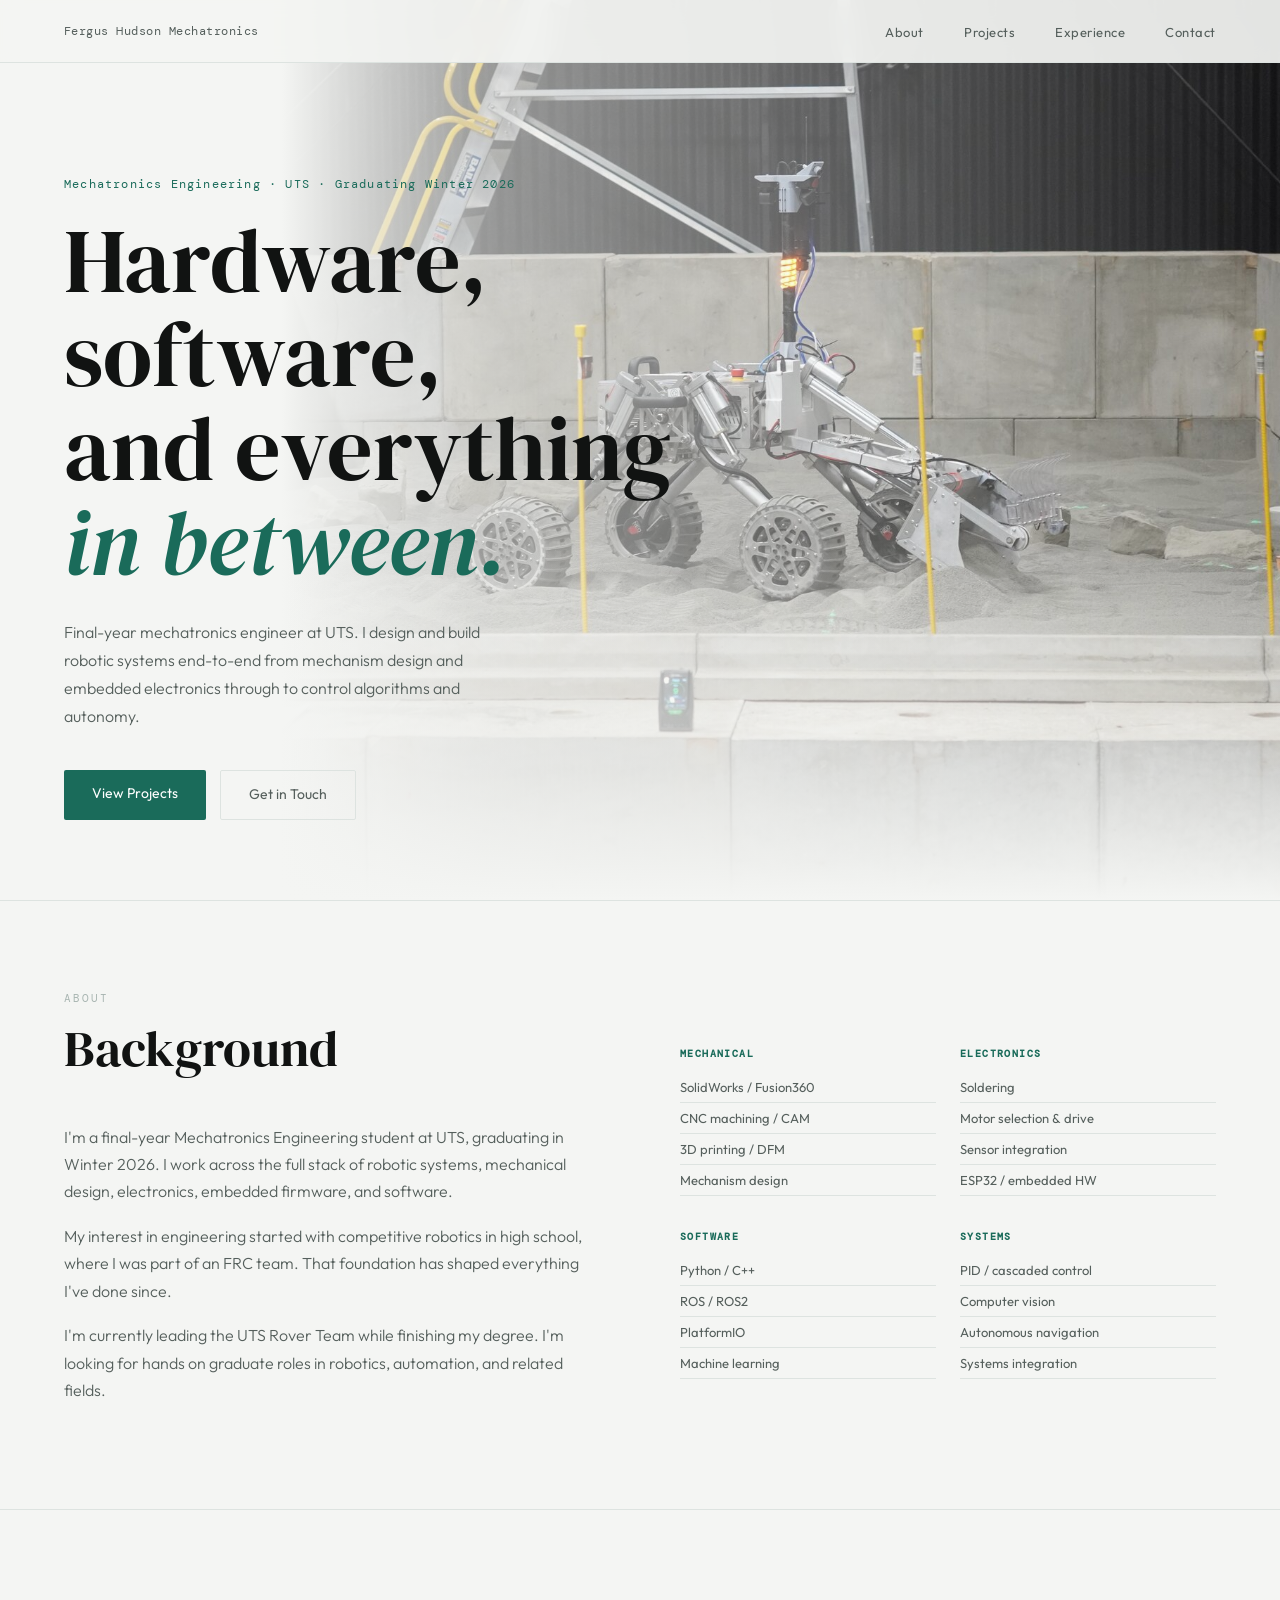
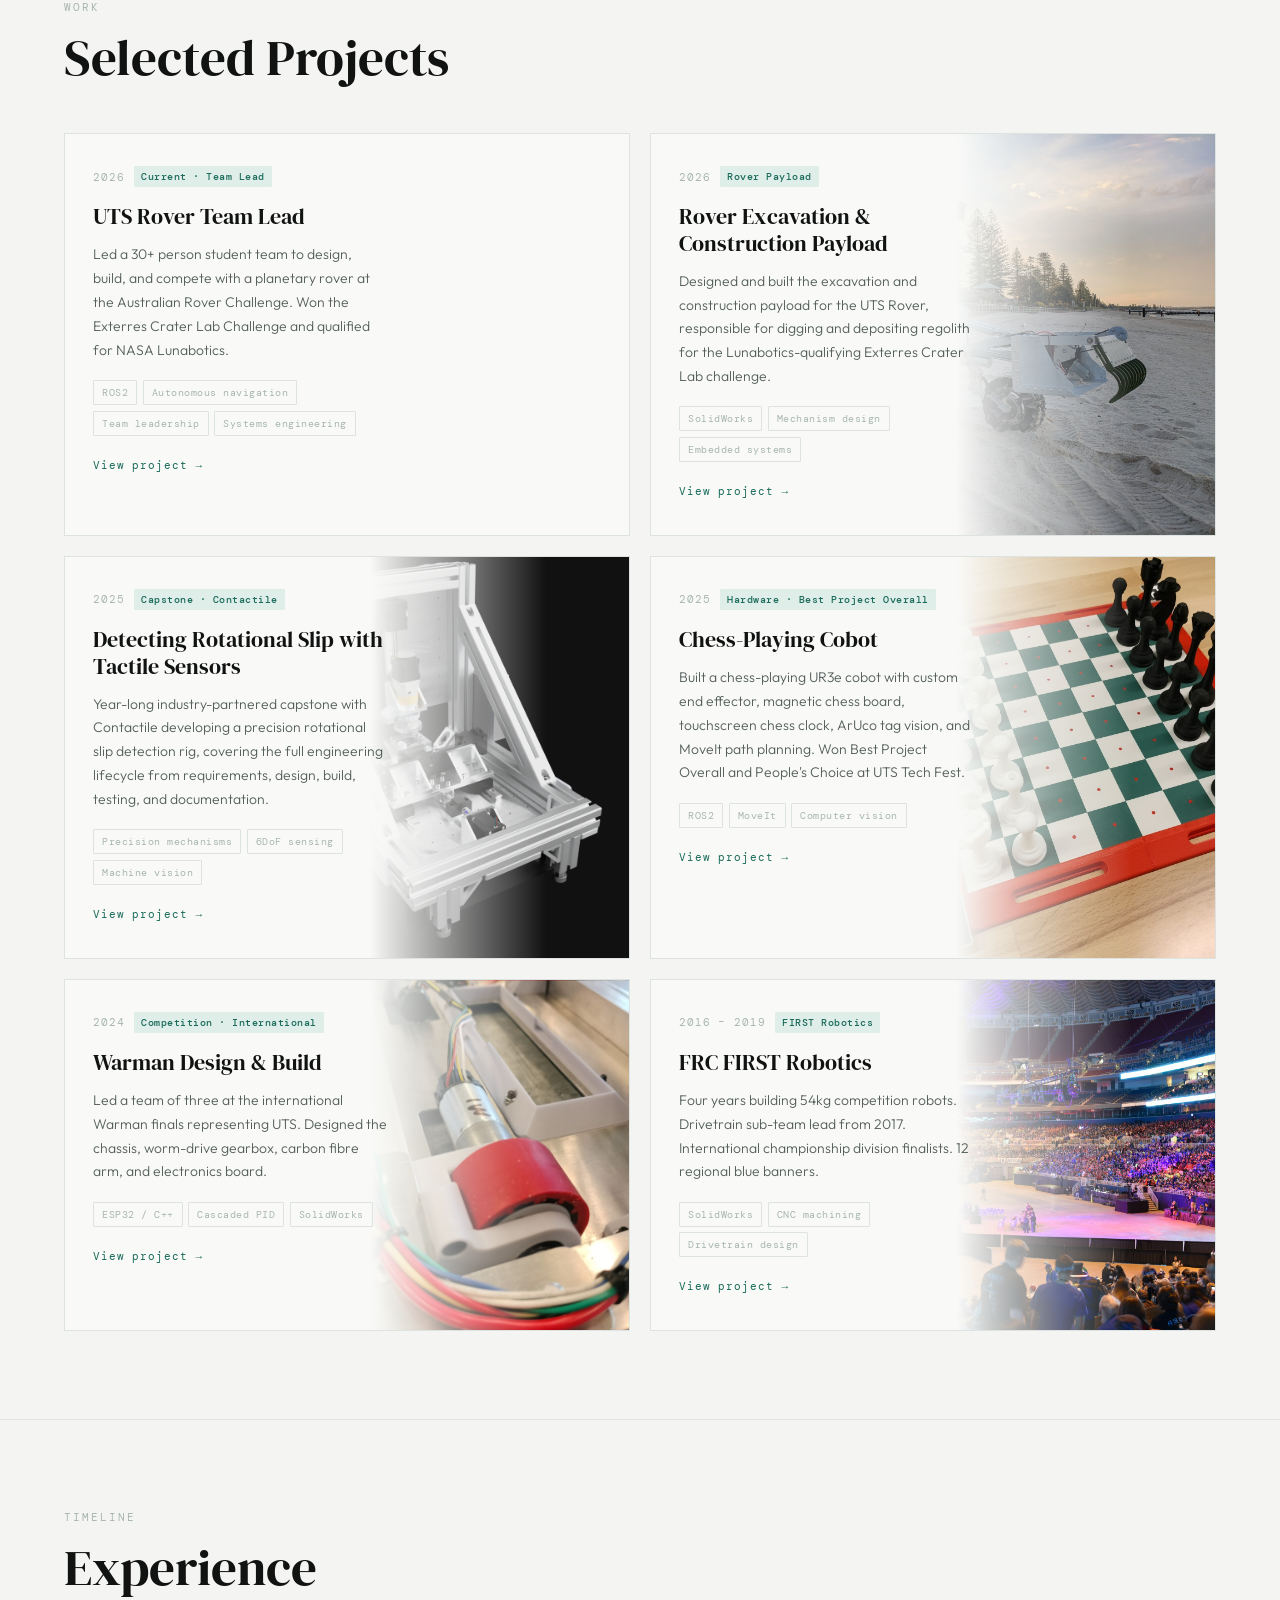
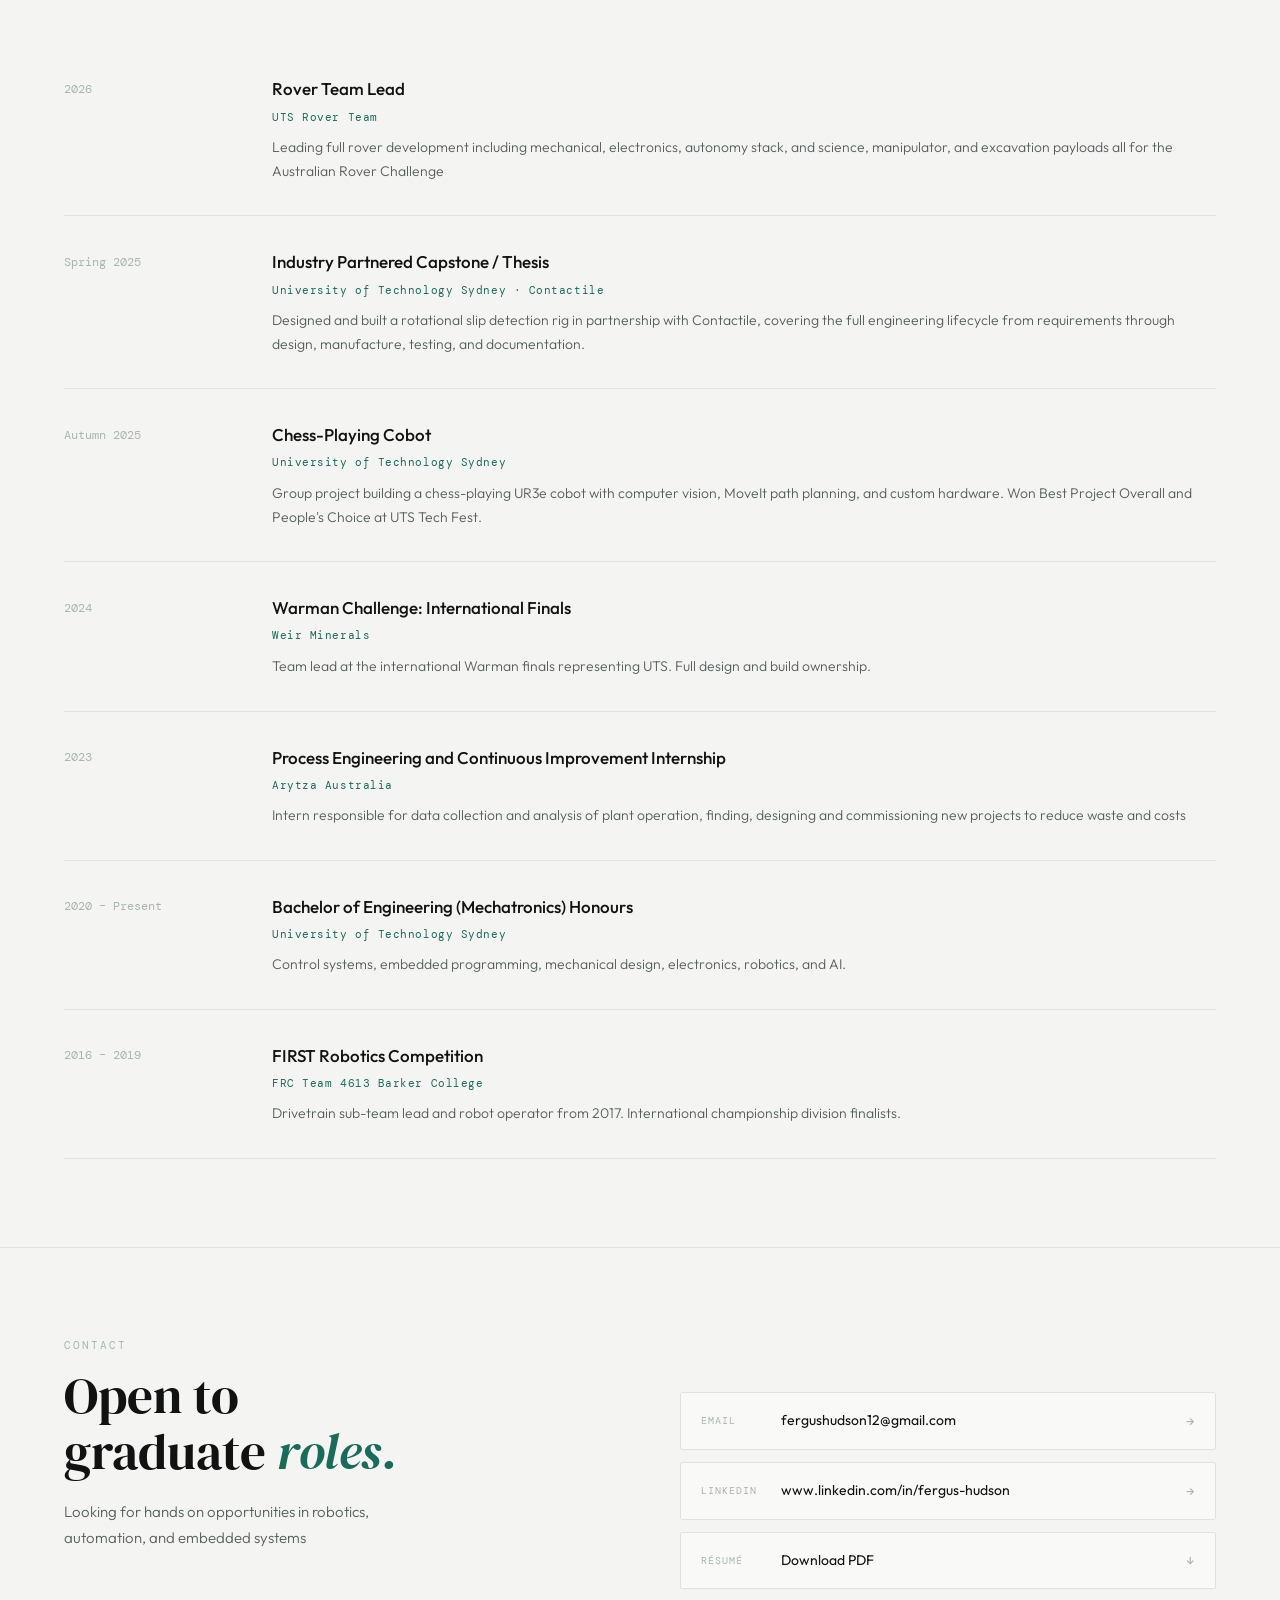
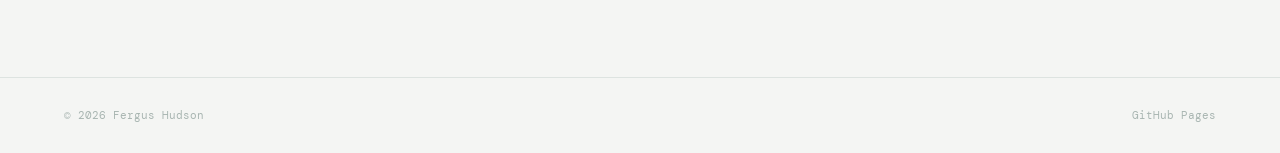
==== commit 15fc6acc: "Update timeline date from 2021 to 2020" ====
--- a/index.html
+++ b/index.html
@@ -330,7 +330,7 @@
       </div>
     </div>
     <div class="timeline-item reveal">
-      <div class="timeline-date">2021 – Present</div>
+      <div class="timeline-date">2020 – Present</div>
       <div class="timeline-content">
         <h3>Bachelor of Engineering (Mechatronics) Honours</h3>
         <div class="org">University of Technology Sydney</div>
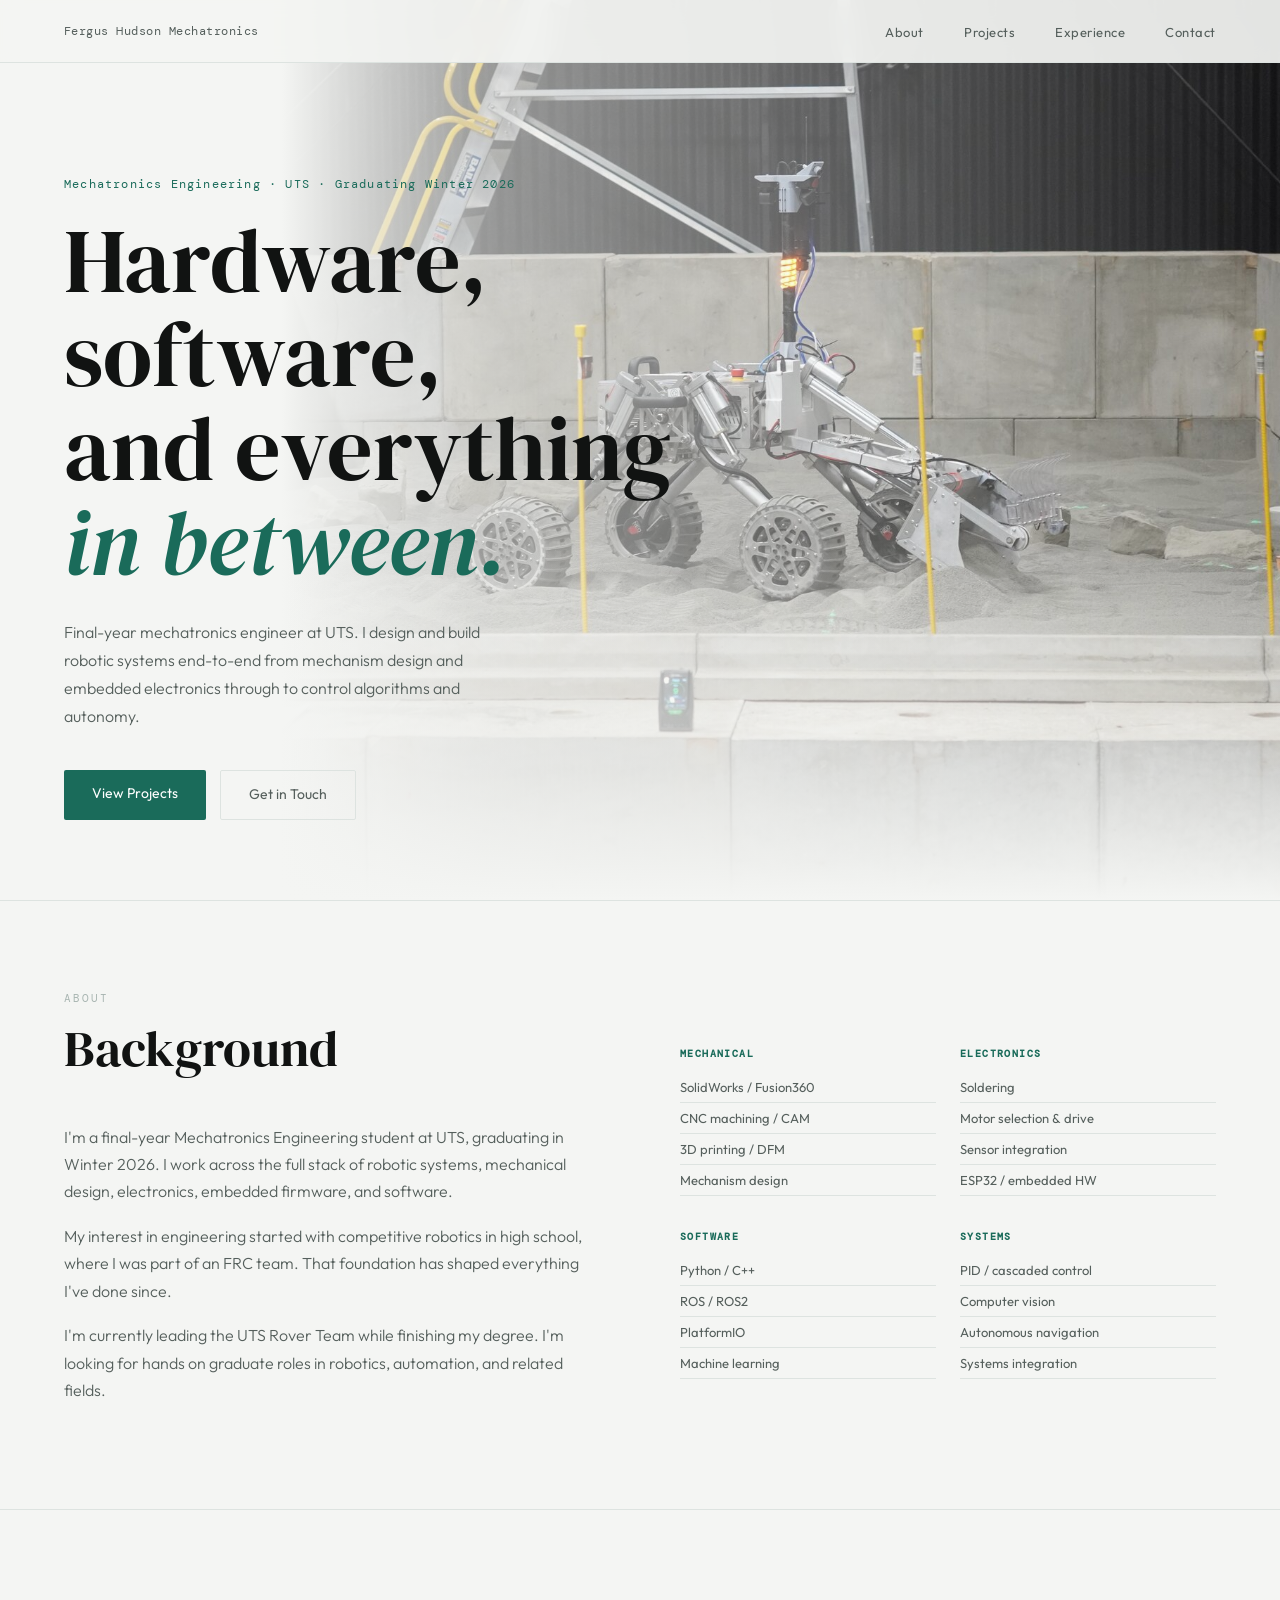
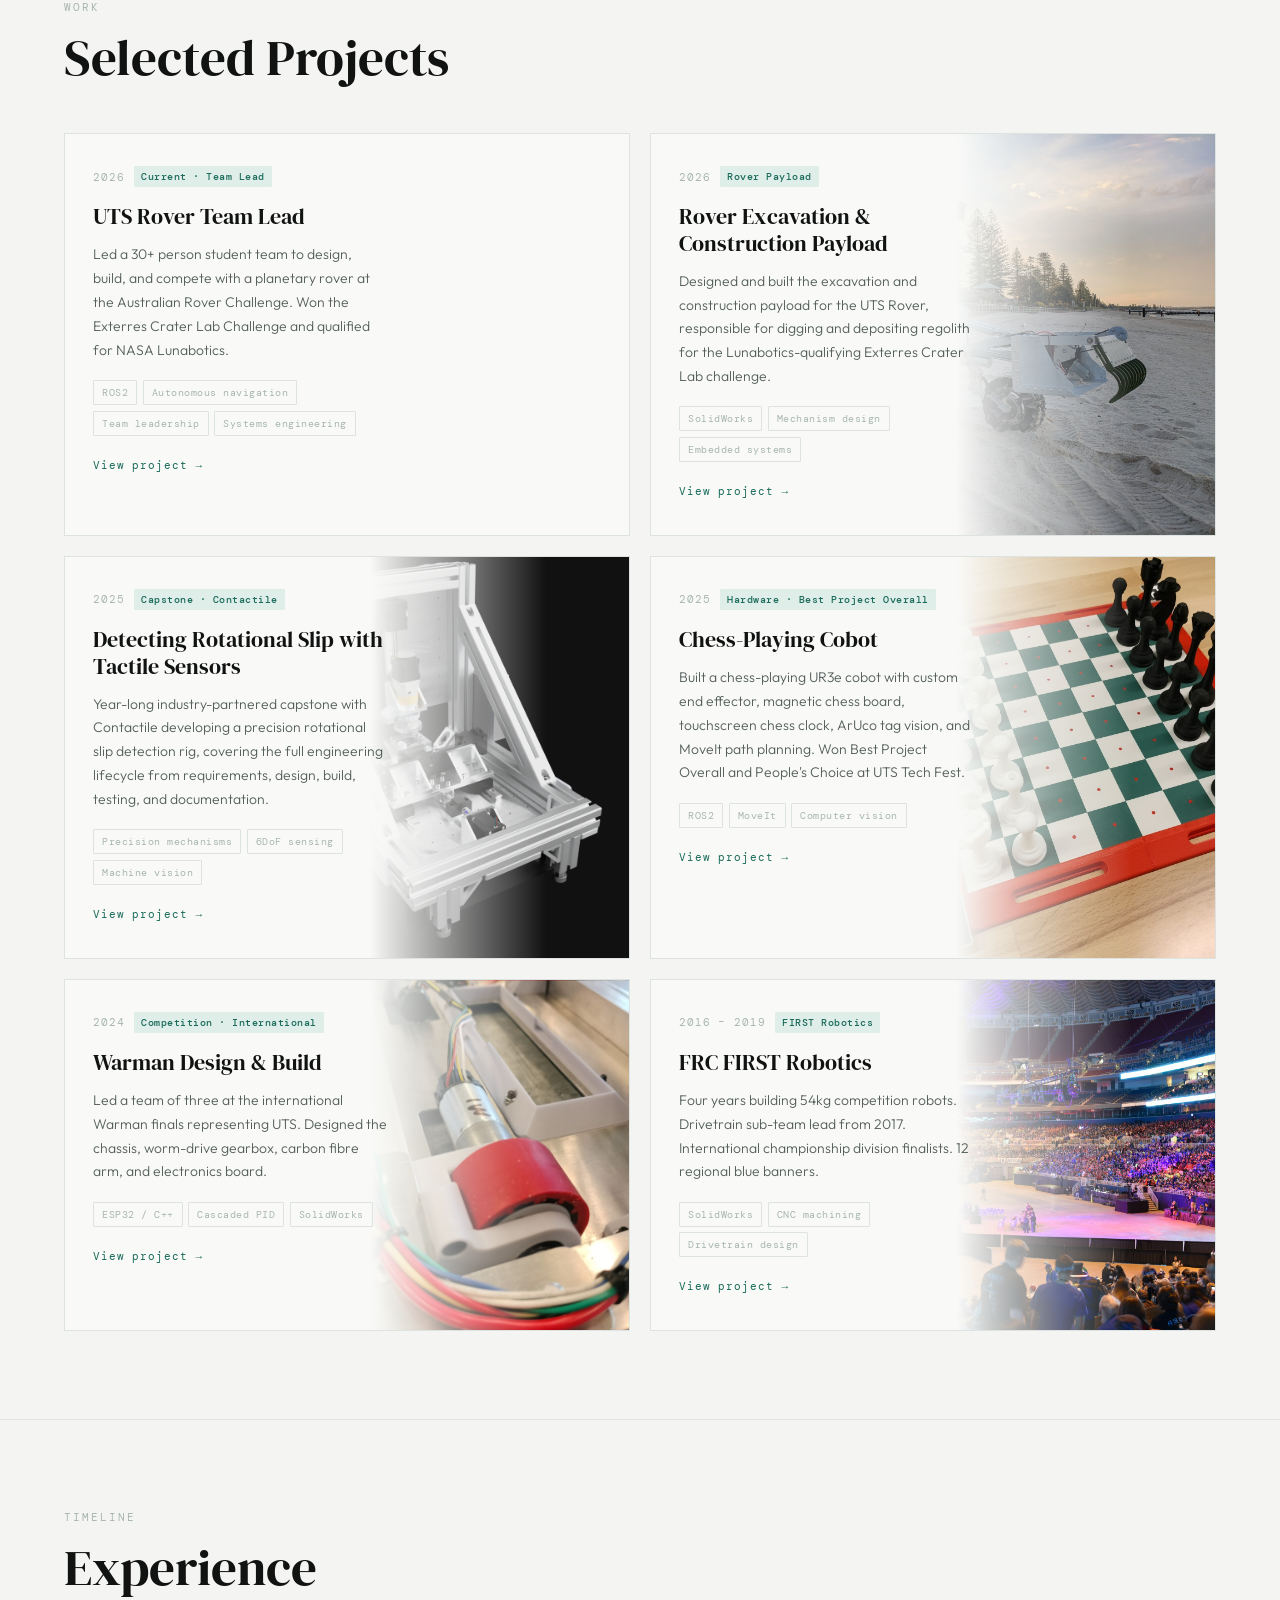
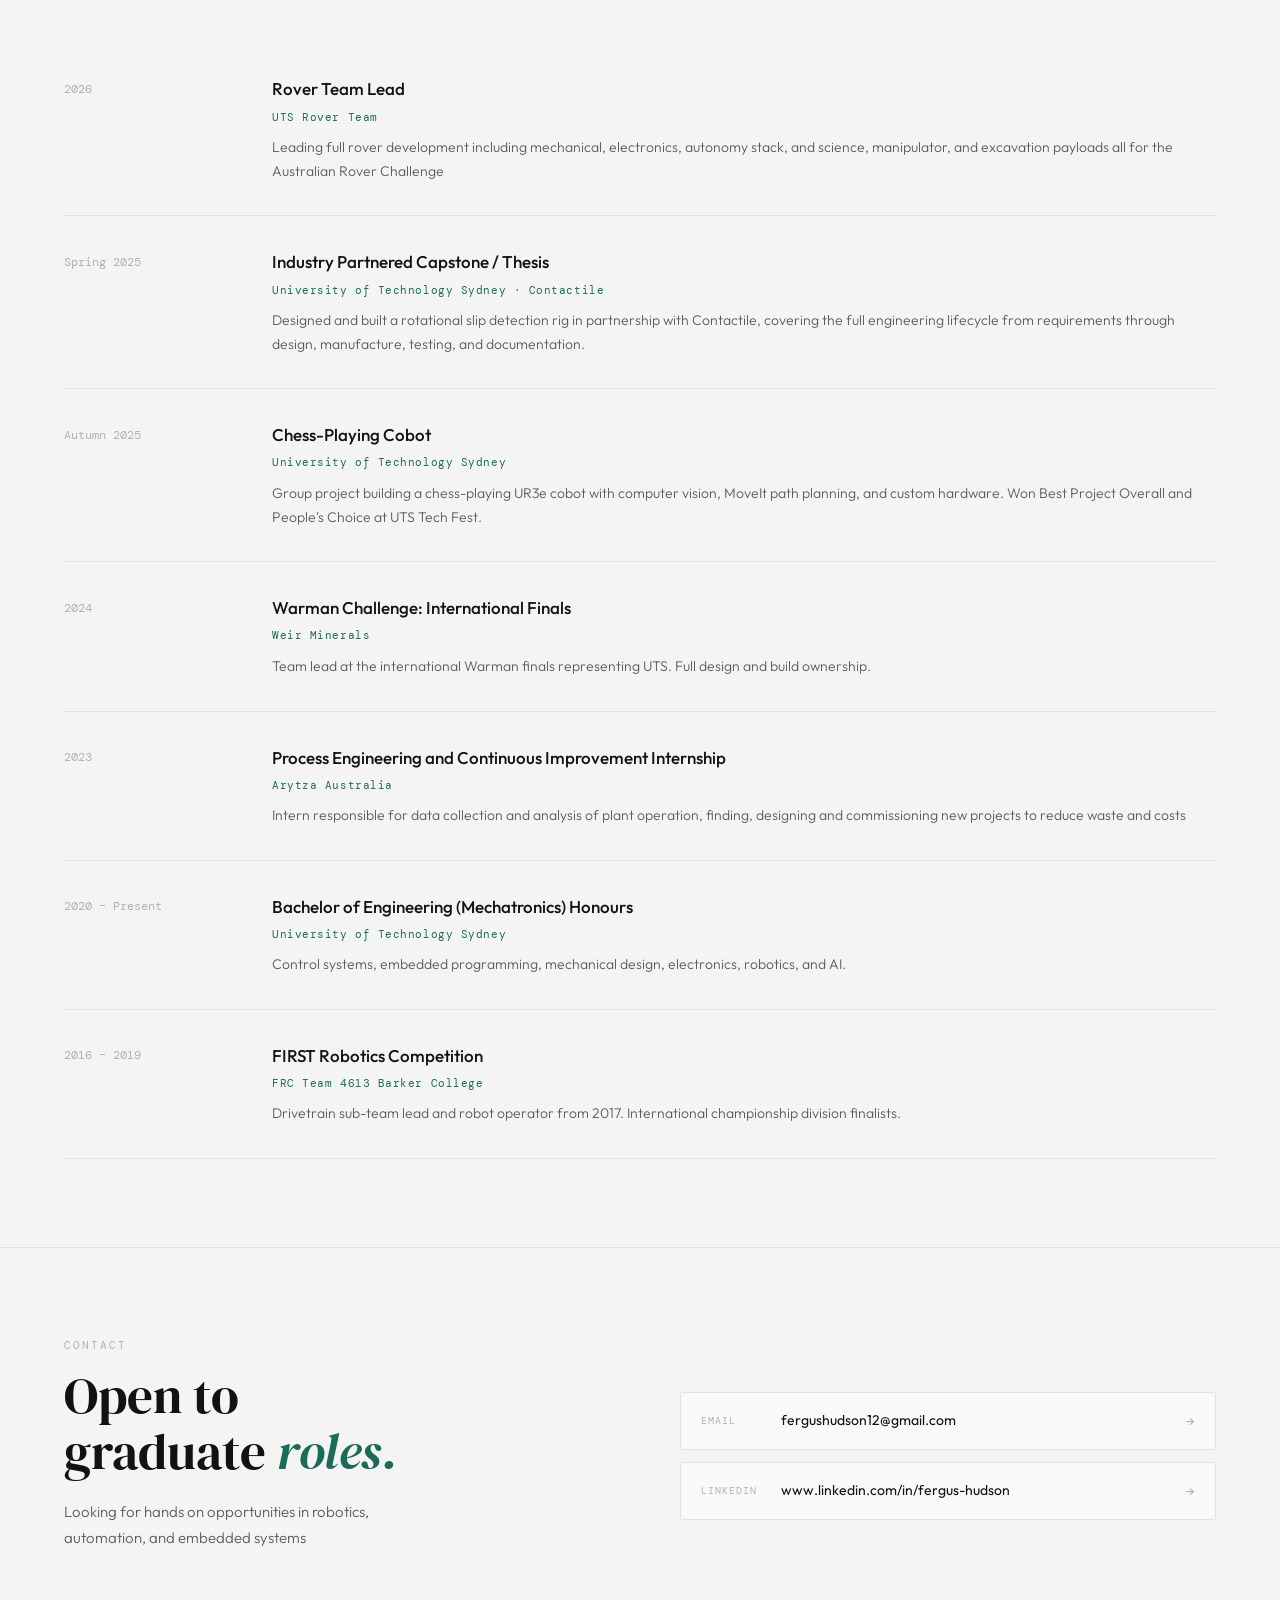
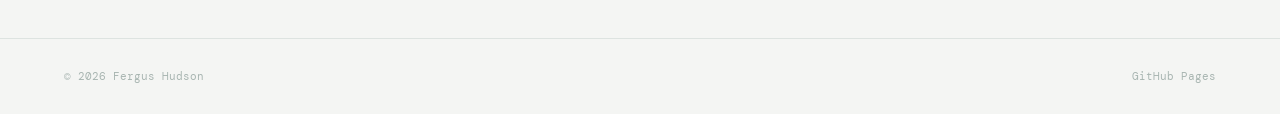
==== commit a7b7a908: "Remove résumé download link from index.html Removed résumé download link from the contact section." ====
--- a/index.html
+++ b/index.html
@@ -366,11 +366,6 @@
         <span class="contact-link-value">www.linkedin.com/in/fergus-hudson</span>
         <span class="contact-link-arrow">→</span>
       </a>
-      <a href="resume.pdf" class="contact-link" target="_blank">
-        <span class="contact-link-label">Résumé</span>
-        <span class="contact-link-value">Download PDF</span>
-        <span class="contact-link-arrow">↓</span>
-      </a>
     </div>
   </div>
 </section>
